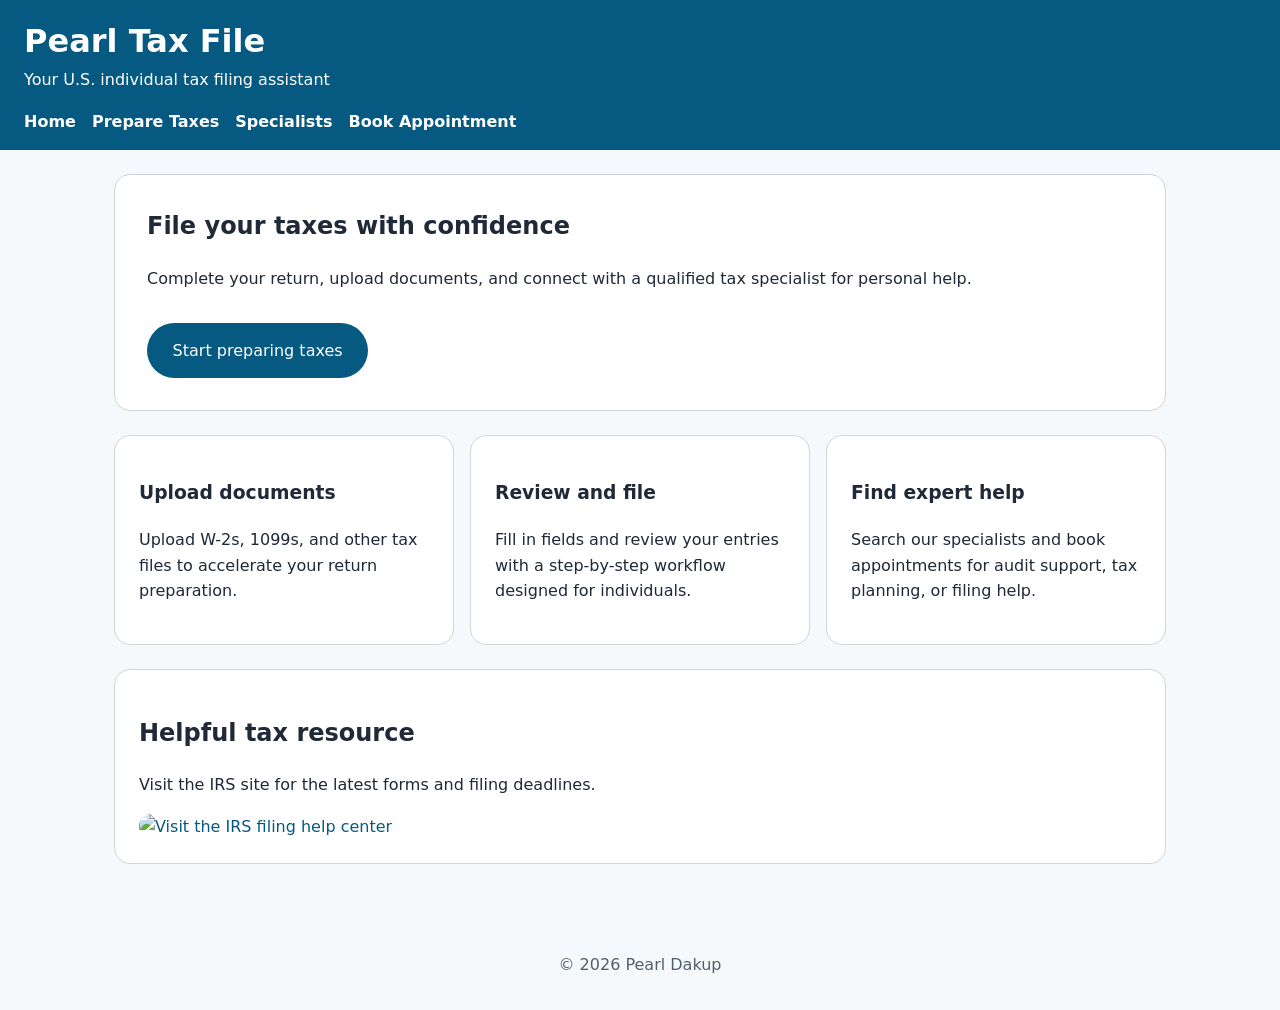
==== index.html @ e91b5852 "Tax e-business application" ====
<!DOCTYPE html>
<html lang="en">
<head>
  <meta charset="UTF-8" />
  <meta name="viewport" content="width=device-width, initial-scale=1.0" />
  <title>Pearl Tax File</title>
  <link rel="stylesheet" href="styles.css" />
</head>
<body>
  <header class="site-header">
    <div class="brand">
      <h1>Pearl Tax File</h1>
      <p>Your U.S. individual tax filing assistant</p>
    </div>
    <nav aria-label="Main navigation">
      <ul class="main-nav">
        <li><a href="index.html">Home</a></li>
        <li><a href="prepare.html">Prepare Taxes</a></li>
        <li><a href="specialists.html">Specialists</a></li>
        <li><a href="schedule.html">Book Appointment</a></li>
      </ul>
    </nav>
  </header>

  <main>
    <section class="hero">
      <h2>File your taxes with confidence</h2>
      <p>Complete your return, upload documents, and connect with a qualified tax specialist for personal help.</p>
      <a class="primary-button" href="prepare.html">Start preparing taxes</a>
    </section>

    <section class="features">
      <article>
        <h3>Upload documents</h3>
        <p>Upload W-2s, 1099s, and other tax files to accelerate your return preparation.</p>
      </article>
      <article>
        <h3>Review and file</h3>
        <p>Fill in fields and review your entries with a step-by-step workflow designed for individuals.</p>
      </article>
      <article>
        <h3>Find expert help</h3>
        <p>Search our specialists and book appointments for audit support, tax planning, or filing help.</p>
      </article>
    </section>

    <section class="resource-card">
      <h2>Helpful tax resource</h2>
      <p>Visit the IRS site for the latest forms and filing deadlines.</p>
      <a href="https://www.irs.gov/filing" target="_blank" rel="noopener noreferrer">
        <img src="https://via.placeholder.com/600x300?text=IRS+Help+Center" alt="Visit the IRS filing help center" />
      </a>
    </section>
  </main>

  <footer>
    <p>© 2026 Pearl Dakup</p>
  </footer>
</body>
</html>
---- styles.css ----
:root {
  --bg: #f6f9fb;
  --surface: #ffffff;
  --primary: #065a82;
  --primary-light: #0d86b1;
  --text: #1f2937;
  --muted: #52606d;
  --border: #d1d5db;
}

* {
  box-sizing: border-box;
}

body {
  margin: 0;
  font-family: Inter, system-ui, -apple-system, BlinkMacSystemFont, "Segoe UI", sans-serif;
  background: var(--bg);
  color: var(--text);
  line-height: 1.6;
}

a {
  color: var(--primary);
  text-decoration: none;
}

a:hover,
a:focus {
  text-decoration: underline;
}

.site-header {
  background: var(--primary);
  color: #fff;
  padding: 1rem 1.5rem;
}

.brand h1,
.brand p {
  margin: 0;
}

.main-nav {
  list-style: none;
  padding: 0;
  margin: 1rem 0 0;
  display: flex;
  flex-wrap: wrap;
  gap: 1rem;
}

.main-nav a {
  color: #fff;
  font-weight: 600;
}

main {
  padding: 1.5rem;
  max-width: 1100px;
  margin: 0 auto;
}

.hero {
  background: #ffffff;
  border: 1px solid var(--border);
  border-radius: 16px;
  padding: 2rem;
  margin-bottom: 1.5rem;
}

.hero h2 {
  margin-top: 0;
}

.primary-button {
  display: inline-block;
  margin-top: 1rem;
  padding: 0.9rem 1.6rem;
  background: var(--primary);
  color: #fff;
  border-radius: 999px;
}

.features {
  display: grid;
  grid-template-columns: repeat(3, minmax(0, 1fr));
  gap: 1rem;
  margin-bottom: 1.5rem;
}

.features article {
  background: var(--surface);
  border: 1px solid var(--border);
  border-radius: 16px;
  padding: 1.5rem;
}

.resource-card {
  background: var(--surface);
  border: 1px solid var(--border);
  border-radius: 16px;
  padding: 1.5rem;
}

.resource-card img {
  display: block;
  width: 100%;
  height: auto;
  border-radius: 12px;
  margin-top: 1rem;
}

footer {
  text-align: center;
  padding: 1rem;
  margin-top: 2rem;
  color: var(--muted);
}

.appointment-form,
.search-bar,
.table-wrapper {
  background: var(--surface);
  border: 1px solid var(--border);
  border-radius: 16px;
  padding: 1.5rem;
}

.appointment-form fieldset,
.tax-prep-form fieldset {
  border: 1px solid var(--border);
  border-radius: 12px;
  padding: 1rem 1.25rem;
  margin-bottom: 1rem;
}

.appointment-form legend,
.tax-prep-form legend {
  font-weight: 700;
}

.tax-prep-form .form-options {
  display: grid;
  grid-template-columns: repeat(auto-fit, minmax(180px, 1fr));
  gap: 0.75rem;
}

.tax-prep-form .form-options label {
  display: flex;
  align-items: center;
  gap: 0.5rem;
  background: #f8fafc;
  border: 1px solid var(--border);
  border-radius: 10px;
  padding: 0.85rem;
}

.document-group {
  margin-bottom: 1.5rem;
}

.document-group input[type="checkbox"] {
  margin-right: 0.5rem;
}

.document-group .conditional-section {
  display: none;
  gap: 0.75rem;
  margin-top: 1rem;
  padding: 1rem;
  background: #f8fafc;
  border: 1px solid var(--border);
  border-radius: 12px;
}

.document-group input[type="checkbox"]:checked ~ .conditional-section {
  display: grid;
}

.result-box {
  background: #eef6fb;
  border: 1px solid #cce0ed;
  border-radius: 12px;
  padding: 1rem;
  margin-top: 1rem;
}

.hint {
  color: var(--muted);
  margin-top: 0.5rem;
}

.appointment-form label {
  display: block;
  margin: 0.75rem 0 0.25rem;
}

.appointment-form input,
.appointment-form select,
.appointment-form textarea,
.search-bar input {
  width: 100%;
  padding: 0.75rem;
  border: 1px solid var(--border);
  border-radius: 10px;
  font: inherit;
}

.appointment-form button,
.search-bar button {
  display: inline-flex;
  align-items: center;
  justify-content: center;
  margin-top: 1rem;
  padding: 0.9rem 1.3rem;
  background: var(--primary);
  border: none;
  border-radius: 999px;
  color: #fff;
  cursor: pointer;
}

.tax-prep-form .tax-grid {
  display: grid;
  grid-template-columns: repeat(2, minmax(0, 1fr));
  gap: 1rem;
}

.result-box {
  background: #eef6fb;
  border: 1px solid #cce0ed;
  border-radius: 12px;
  padding: 1rem;
  margin-top: 1rem;
}

.hint {
  color: var(--muted);
  margin-top: 0.5rem;
}

.appointment-form button:hover,
.search-bar button:hover {
  background: var(--primary-light);
}

.table-wrapper table {
  width: 100%;
  border-collapse: collapse;
}

.table-wrapper th,
.table-wrapper td {
  text-align: left;
  padding: 0.95rem;
  border-bottom: 1px solid var(--border);
}

.table-wrapper th {
  background: #f3f7fb;
}

@media (max-width: 920px) {
  .features {
    grid-template-columns: 1fr 1fr;
  }
}

@media (max-width: 720px) {
  .site-header {
    padding: 1rem;
  }

  .main-nav {
    flex-direction: column;
    gap: 0.5rem;
  }

  .features {
    grid-template-columns: 1fr;
  }

  main {
    padding: 1rem;
  }
}

@media (max-width: 560px) {
  .hero,
  .resource-card,
  .appointment-form,
  .search-bar,
  .table-wrapper {
    padding: 1rem;
  }

  .appointment-form fieldset {
    padding: 0.9rem 1rem;
  }
}
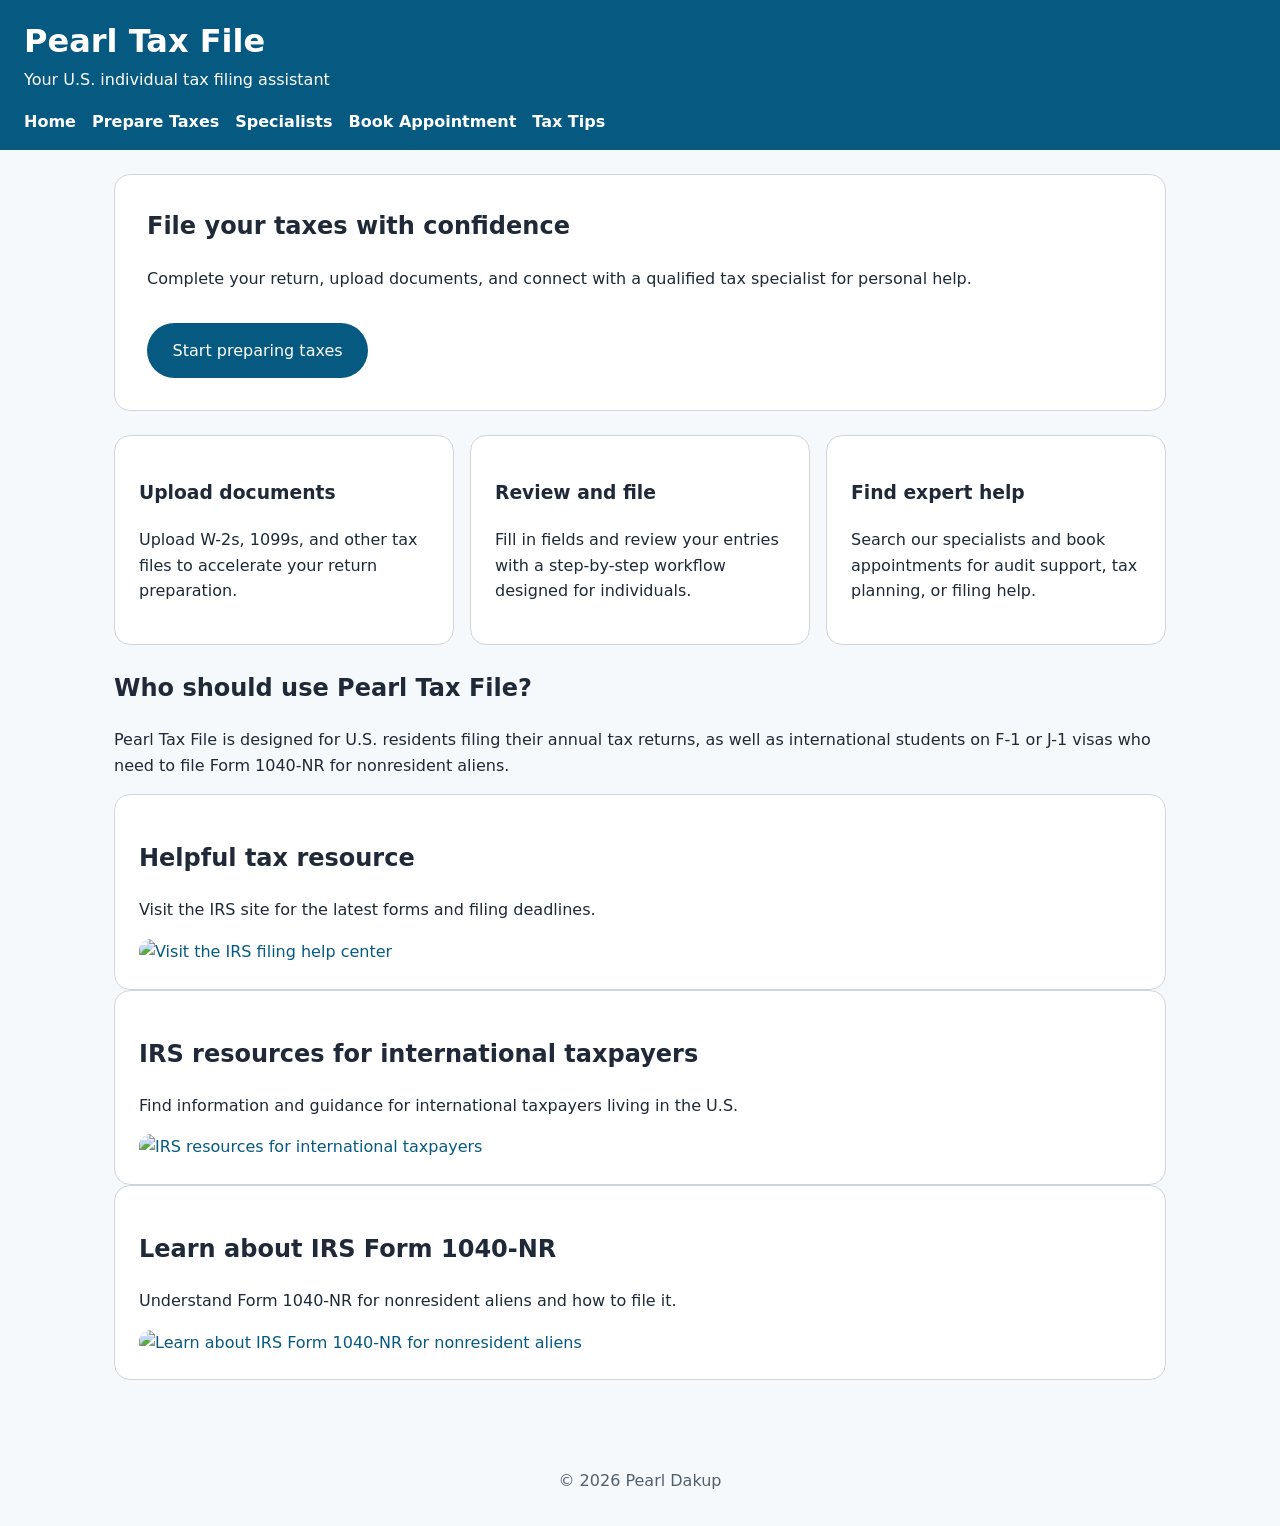
==== commit f0fe1d79: "Added common mistakes" ====
--- a/index.html
+++ b/index.html
@@ -18,6 +18,7 @@
         <li><a href="prepare.html">Prepare Taxes</a></li>
         <li><a href="specialists.html">Specialists</a></li>
         <li><a href="schedule.html">Book Appointment</a></li>
+        <li><a href="misconceptions.html">Tax Tips</a></li>
       </ul>
     </nav>
   </header>
@@ -44,6 +45,11 @@
       </article>
     </section>
 
+    <section class="audience">
+      <h2>Who should use Pearl Tax File?</h2>
+      <p>Pearl Tax File is designed for U.S. residents filing their annual tax returns, as well as international students on F-1 or J-1 visas who need to file Form 1040-NR for nonresident aliens.</p>
+    </section>
+
     <section class="resource-card">
       <h2>Helpful tax resource</h2>
       <p>Visit the IRS site for the latest forms and filing deadlines.</p>
@@ -51,6 +57,23 @@
         <img src="https://via.placeholder.com/600x300?text=IRS+Help+Center" alt="Visit the IRS filing help center" />
       </a>
     </section>
+
+    <section class="resource-card">
+      <h2>IRS resources for international taxpayers</h2>
+      <p>Find information and guidance for international taxpayers living in the U.S.</p>
+      <a href="https://www.irs.gov/individuals/international-taxpayers" target="_blank" rel="noopener noreferrer">
+        <img src="https://via.placeholder.com/600x300?text=IRS+Resources+for+International+Taxpayers" alt="IRS resources for international taxpayers" />
+      </a>
+    </section>
+
+    <section class="resource-card">
+      <h2>Learn about IRS Form 1040-NR</h2>
+      <p>Understand Form 1040-NR for nonresident aliens and how to file it.</p>
+      <a href="https://www.irs.gov/forms-pubs/about-form-1040-nr" target="_blank" rel="noopener noreferrer">
+        <img src="https://via.placeholder.com/600x300?text=About+Form+1040-NR" alt="Learn about IRS Form 1040-NR for nonresident aliens" />
+      </a>
+    </section>
+
   </main>
 
   <footer>
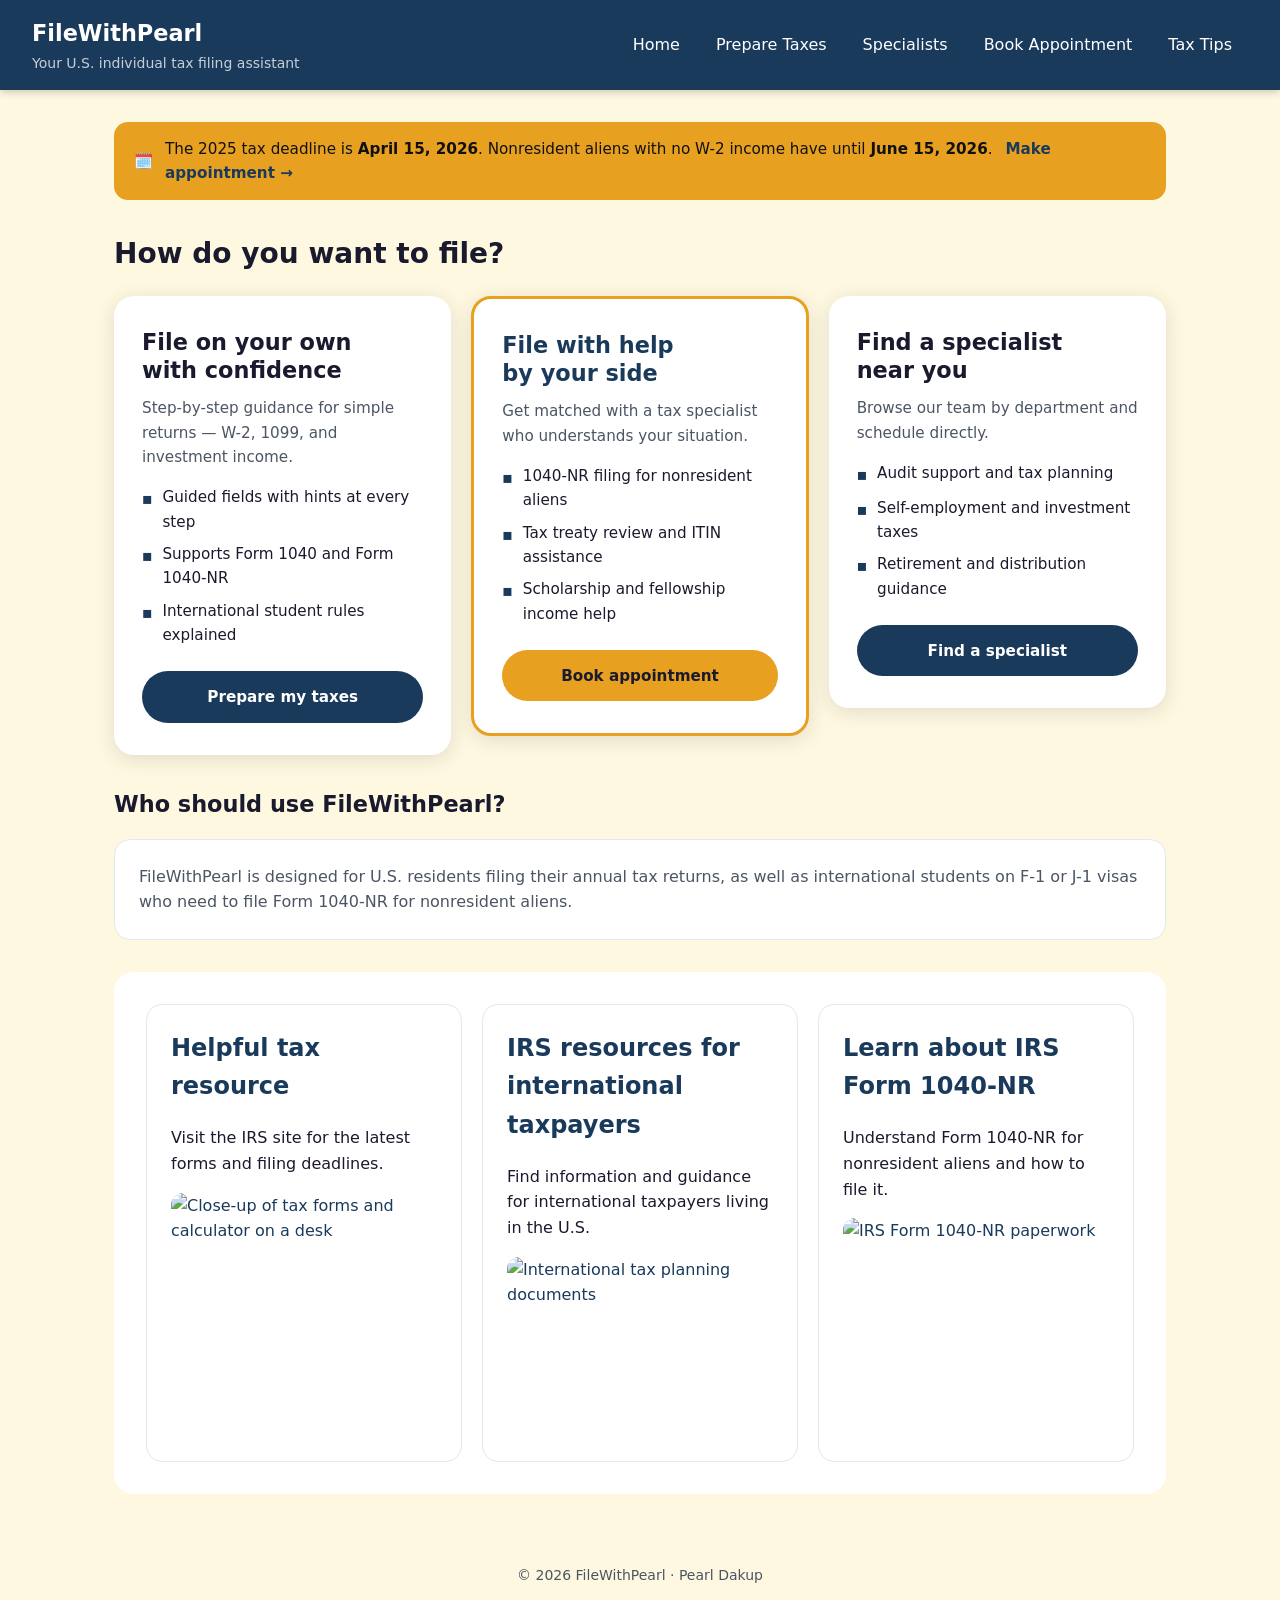
==== commit 395b66ef: "Added colors and required fields" ====
--- a/index.html
+++ b/index.html
@@ -3,13 +3,13 @@
 <head>
   <meta charset="UTF-8" />
   <meta name="viewport" content="width=device-width, initial-scale=1.0" />
-  <title>Pearl Tax File</title>
+  <title>FileWithPearl</title>
   <link rel="stylesheet" href="styles.css" />
 </head>
 <body>
   <header class="site-header">
     <div class="brand">
-      <h1>Pearl Tax File</h1>
+      <h1>FileWithPearl</h1>
       <p>Your U.S. individual tax filing assistant</p>
     </div>
     <nav aria-label="Main navigation">
@@ -24,60 +24,97 @@
   </header>
 
   <main>
-    <section class="hero">
-      <h2>File your taxes with confidence</h2>
-      <p>Complete your return, upload documents, and connect with a qualified tax specialist for personal help.</p>
-      <a class="primary-button" href="prepare.html">Start preparing taxes</a>
-    </section>
+    <div class="announcement-bar">
+      <span>🗓️</span>
+      <p>The 2025 tax deadline is <strong>April 15, 2026</strong>. 
+      Nonresident aliens with no W-2 income have until 
+      <strong>June 15, 2026</strong>.
+      <a href="schedule.html">Make appointment →</a></p>
+    </div>
+
+    <h2 class="section-heading">How do you want to file?</h2>
 
     <section class="features">
-      <article>
-        <h3>Upload documents</h3>
-        <p>Upload W-2s, 1099s, and other tax files to accelerate your return preparation.</p>
+      <article class="filing-card">
+        <h3>File on your own<br>with confidence</h3>
+        <p>Step-by-step guidance for simple returns — 
+           W-2, 1099, and investment income.</p>
+        <ul>
+          <li>Guided fields with hints at every step</li>
+          <li>Supports Form 1040 and Form 1040-NR</li>
+          <li>International student rules explained</li>
+        </ul>
+        <a href="prepare.html" class="card-button">
+          Prepare my taxes
+        </a>
       </article>
-      <article>
-        <h3>Review and file</h3>
-        <p>Fill in fields and review your entries with a step-by-step workflow designed for individuals.</p>
+
+      <article class="filing-card filing-card--featured">
+        <h3>File with help<br>by your side</h3>
+        <p>Get matched with a tax specialist who 
+           understands your situation.</p>
+        <ul>
+          <li>1040-NR filing for nonresident aliens</li>
+          <li>Tax treaty review and ITIN assistance</li>
+          <li>Scholarship and fellowship income help</li>
+        </ul>
+        <a href="schedule.html" class="card-button">
+          Book appointment
+        </a>
       </article>
-      <article>
-        <h3>Find expert help</h3>
-        <p>Search our specialists and book appointments for audit support, tax planning, or filing help.</p>
+
+      <article class="filing-card">
+        <h3>Find a specialist<br>near you</h3>
+        <p>Browse our team by department and 
+           schedule directly.</p>
+        <ul>
+          <li>Audit support and tax planning</li>
+          <li>Self-employment and investment taxes</li>
+          <li>Retirement and distribution guidance</li>
+        </ul>
+        <a href="specialists.html" class="card-button">
+          Find a specialist
+        </a>
       </article>
     </section>
 
     <section class="audience">
-      <h2>Who should use Pearl Tax File?</h2>
-      <p>Pearl Tax File is designed for U.S. residents filing their annual tax returns, as well as international students on F-1 or J-1 visas who need to file Form 1040-NR for nonresident aliens.</p>
+      <h2 class="section-heading-light">Who should use FileWithPearl?</h2>
+      <div class="audience-card">
+        <p>FileWithPearl is designed for U.S. residents filing their annual tax returns, as well as international students on F-1 or J-1 visas who need to file Form 1040-NR for nonresident aliens.</p>
+      </div>
     </section>
 
-    <section class="resource-card">
-      <h2>Helpful tax resource</h2>
-      <p>Visit the IRS site for the latest forms and filing deadlines.</p>
-      <a href="https://www.irs.gov/filing" target="_blank" rel="noopener noreferrer">
-        <img src="https://via.placeholder.com/600x300?text=IRS+Help+Center" alt="Visit the IRS filing help center" />
-      </a>
-    </section>
+    <div class="resource-panel">
+      <section class="resource-card">
+        <h2>Helpful tax resource</h2>
+        <p>Visit the IRS site for the latest forms and filing deadlines.</p>
+        <a href="https://www.irs.gov/filing" target="_blank" rel="noopener noreferrer">
+          <img class="photo-card" src="https://images.unsplash.com/photo-1581090700227-7bbc233f4b58?auto=format&fit=crop&w=900&q=80" alt="Close-up of tax forms and calculator on a desk" />
+        </a>
+      </section>
 
-    <section class="resource-card">
-      <h2>IRS resources for international taxpayers</h2>
-      <p>Find information and guidance for international taxpayers living in the U.S.</p>
-      <a href="https://www.irs.gov/individuals/international-taxpayers" target="_blank" rel="noopener noreferrer">
-        <img src="https://via.placeholder.com/600x300?text=IRS+Resources+for+International+Taxpayers" alt="IRS resources for international taxpayers" />
-      </a>
-    </section>
+      <section class="resource-card">
+        <h2>IRS resources for international taxpayers</h2>
+        <p>Find information and guidance for international taxpayers living in the U.S.</p>
+        <a href="https://www.irs.gov/individuals/international-taxpayers" target="_blank" rel="noopener noreferrer">
+          <img class="photo-card" src="https://images.unsplash.com/photo-1522202176988-66273c2fd55f?auto=format&fit=crop&w=900&q=80" alt="International tax planning documents" />
+        </a>
+      </section>
 
-    <section class="resource-card">
-      <h2>Learn about IRS Form 1040-NR</h2>
-      <p>Understand Form 1040-NR for nonresident aliens and how to file it.</p>
-      <a href="https://www.irs.gov/forms-pubs/about-form-1040-nr" target="_blank" rel="noopener noreferrer">
-        <img src="https://via.placeholder.com/600x300?text=About+Form+1040-NR" alt="Learn about IRS Form 1040-NR for nonresident aliens" />
-      </a>
-    </section>
+      <section class="resource-card">
+        <h2>Learn about IRS Form 1040-NR</h2>
+        <p>Understand Form 1040-NR for nonresident aliens and how to file it.</p>
+        <a href="https://www.irs.gov/forms-pubs/about-form-1040-nr" target="_blank" rel="noopener noreferrer">
+          <img class="photo-card" src="https://images.unsplash.com/photo-1554224154-22dec7ec8818?auto=format&fit=crop&w=900&q=80" alt="IRS Form 1040-NR paperwork" />
+        </a>
+      </section>
+    </div>
 
   </main>
 
   <footer>
-    <p>© 2026 Pearl Dakup</p>
+    <p>© 2026 FileWithPearl · Pearl Dakup</p>
   </footer>
 </body>
 </html>
--- a/styles.css
+++ b/styles.css
@@ -1,11 +1,14 @@
 :root {
-  --bg: #f6f9fb;
+  --bg: #fff8e1;
   --surface: #ffffff;
-  --primary: #065a82;
-  --primary-light: #0d86b1;
-  --text: #1f2937;
-  --muted: #52606d;
-  --border: #d1d5db;
+  --primary: #1a3a5c;
+  --primary-light: #2e6da4;
+  --accent: #e8a020;
+  --accent-hover: #cf8c1a;
+  --card-bg: #ffffff;
+  --text: #1a1a2e;
+  --muted: #4b5563;
+  --border: #e2e8f0;
 }
 
 * {
@@ -32,68 +35,249 @@
 
 .site-header {
   background: var(--primary);
-  color: #fff;
-  padding: 1rem 1.5rem;
+  color: white;
+  padding: 1rem 2rem;
+  display: flex;
+  align-items: center;
+  justify-content: space-between;
+  flex-wrap: wrap;
+  gap: 1rem;
+  box-shadow: 0 2px 8px rgba(0,0,0,0.2);
 }
 
 .brand h1,
 .brand p {
   margin: 0;
+}
+
+.brand h1 {
+  font-size: 1.4rem;
+  font-weight: 800;
+  margin: 0;
+  color: white;
+}
+.brand p {
+  margin: 0;
+  color: rgba(255,255,255,0.75);
+  font-size: 0.875rem;
 }
 
 .main-nav {
   list-style: none;
   padding: 0;
-  margin: 1rem 0 0;
+  margin: 0;
   display: flex;
   flex-wrap: wrap;
-  gap: 1rem;
+  gap: 0.25rem;
 }
 
 .main-nav a {
-  color: #fff;
-  font-weight: 600;
+  color: white;
+  font-weight: 500;
+  padding: 0.5rem 1rem;
+  border-radius: 999px;
+}
+
+.main-nav a:hover {
+  background: rgba(255,255,255,0.15);
+  text-decoration: none;
 }
 
 main {
-  padding: 1.5rem;
+  padding: 2rem 1.5rem;
   max-width: 1100px;
   margin: 0 auto;
 }
 
-.hero {
-  background: #ffffff;
-  border: 1px solid var(--border);
-  border-radius: 16px;
-  padding: 2rem;
-  margin-bottom: 1.5rem;
-}
-
-.hero h2 {
-  margin-top: 0;
+.announcement-bar {
+  display: flex;
+  align-items: center;
+  gap: 0.75rem;
+  background: var(--accent);
+  color: #111;
+  padding: 0.9rem 1.25rem;
+  border-radius: 14px;
+  margin-bottom: 2rem;
+  font-size: 0.95rem;
+  font-weight: 500;
+}
+.announcement-bar p { margin: 0; }
+.announcement-bar a {
+  color: var(--primary);
+  font-weight: 700;
+  margin-left: 0.5rem;
+}
+
+.section-heading {
+  color: var(--text);
+  font-size: 1.75rem;
+  font-weight: 800;
+  margin: 0 0 1.25rem;
 }
 
 .primary-button {
   display: inline-block;
   margin-top: 1rem;
   padding: 0.9rem 1.6rem;
-  background: var(--primary);
-  color: #fff;
+  background: var(--accent);
+  color: var(--text);
   border-radius: 999px;
 }
 
 .features {
   display: grid;
-  grid-template-columns: repeat(3, minmax(0, 1fr));
-  gap: 1rem;
-  margin-bottom: 1.5rem;
-}
-
-.features article {
-  background: var(--surface);
+  grid-template-columns: repeat(3, 1fr);
+  gap: 1.25rem;
+  margin-bottom: 2rem;
+  align-items: start;
+}
+
+.filing-card {
+  background: white;
+  border-radius: 20px;
+  padding: 2rem 1.75rem;
+  display: flex;
+  flex-direction: column;
+  gap: 0.75rem;
+  box-shadow: 0 4px 20px rgba(0,0,0,0.12);
+}
+
+.filing-card h3 {
+  font-size: 1.4rem;
+  font-weight: 800;
+  color: var(--text);
+  margin: 0;
+  line-height: 1.25;
+}
+
+.filing-card p {
+  color: var(--muted);
+  margin: 0;
+  font-size: 0.95rem;
+}
+
+.filing-card ul {
+  padding-left: 0;
+  list-style: none;
+  margin: 0.25rem 0;
+  display: flex;
+  flex-direction: column;
+  gap: 0.5rem;
+}
+
+.filing-card ul li {
+  display: flex;
+  align-items: flex-start;
+  gap: 0.6rem;
+  font-size: 0.95rem;
+  color: var(--text);
+}
+
+.filing-card ul li::before {
+  content: '▪';
+  color: var(--primary);
+  font-size: 1rem;
+  flex-shrink: 0;
+  margin-top: 1px;
+}
+
+.filing-card--featured {
+  border: 3px solid var(--accent);
+}
+
+.filing-card--featured h3 {
+  color: var(--primary);
+}
+
+.card-button {
+  display: block;
+  text-align: center;
+  padding: 0.85rem 1rem;
+  background: var(--primary);
+  color: white;
+  border-radius: 999px;
+  font-weight: 700;
+  font-size: 0.95rem;
+  margin-top: 0.5rem;
+  transition: background 0.2s;
+}
+
+.card-button:hover {
+  background: var(--primary-light);
+  text-decoration: none;
+}
+
+.filing-card--featured .card-button {
+  background: var(--accent);
+  color: var(--text);
+}
+
+.filing-card--featured .card-button:hover {
+  background: var(--accent-hover);
+}
+
+.audience-card {
+  background: var(--card-bg);
   border: 1px solid var(--border);
   border-radius: 16px;
   padding: 1.5rem;
+  color: var(--text);
+}
+.audience-card h3 {
+  color: var(--text);
+  margin: 0.5rem 0;
+}
+.audience-card p {
+  color: var(--muted);
+  margin: 0;
+}
+.section-heading-light {
+  color: var(--text);
+  font-size: 1.4rem;
+  font-weight: 800;
+  margin: 2rem 0 1rem;
+}
+
+.required-note {
+  font-size: 0.875rem;
+  color: var(--muted);
+  margin-bottom: 1rem;
+}
+
+.required-label::after {
+  content: '*';
+  color: red;
+}
+
+input:required:valid {
+  border-color: #10b981;
+}
+
+input:required:invalid {
+  border-color: #ef4444;
+}
+
+select:required:valid {
+  border-color: #10b981;
+}
+
+select:required:invalid {
+  border-color: #ef4444;
+}
+
+.resource-panel {
+  background: white;
+  border-radius: 20px;
+  padding: 2rem;
+  margin-top: 2rem;
+  display: grid;
+  grid-template-columns: repeat(3, 1fr);
+  gap: 1.25rem;
+}
+.resource-panel h2 {
+  color: var(--primary);
+  font-weight: 800;
+  margin-top: 0;
 }
 
 .resource-card {
@@ -103,19 +287,21 @@
   padding: 1.5rem;
 }
 
-.resource-card img {
+.resource-card img,
+.photo-card {
   display: block;
   width: 100%;
-  height: auto;
+  height: 180px;
+  object-fit: cover;
   border-radius: 12px;
   margin-top: 1rem;
 }
 
 footer {
   text-align: center;
-  padding: 1rem;
-  margin-top: 2rem;
+  padding: 1.5rem;
   color: var(--muted);
+  font-size: 0.875rem;
 }
 
 .appointment-form,
@@ -207,6 +393,15 @@
   font: inherit;
 }
 
+.appointment-form input:focus,
+.appointment-form select:focus,
+.appointment-form textarea:focus,
+.search-bar input:focus {
+  outline: none;
+  border-color: var(--primary);
+  box-shadow: 0 0 0 3px rgba(11, 61, 107, 0.1);
+}
+
 .appointment-form button,
 .search-bar button {
   display: inline-flex;
@@ -227,6 +422,41 @@
   gap: 1rem;
 }
 
+.warning-box {
+  background: #fff8e1;
+  border-left: 4px solid #f59e0b;
+  padding: 0.85rem 1rem;
+  border-radius: 8px;
+  margin: 0.75rem 0;
+  font-size: 0.95rem;
+}
+
+.read-only-field {
+  display: flex;
+  justify-content: space-between;
+  align-items: center;
+  background: #f8fafc;
+  border: 1px solid var(--border);
+  border-radius: 10px;
+  padding: 0.85rem 1rem;
+  margin-top: 1rem;
+}
+
+.read-only-field.success span:last-child {
+  color: #166534;
+  font-weight: 700;
+}
+
+.read-only-field.danger span:last-child {
+  color: #b91c1c;
+  font-weight: 700;
+}
+
+.read-only-grid {
+  display: grid;
+  gap: 0.75rem;
+}
+
 .result-box {
   background: #eef6fb;
   border: 1px solid #cce0ed;
@@ -261,41 +491,42 @@
   background: #f3f7fb;
 }
 
+.summary-success-row {
+  background: #ecfdf5;
+}
+
+.summary-danger-row {
+  background: #fee2e2;
+}
+
 @media (max-width: 920px) {
-  .features {
-    grid-template-columns: 1fr 1fr;
+  .features { grid-template-columns: 1fr 1fr; }
+  .resource-panel { grid-template-columns: 1fr 1fr; }
+}
+@media (max-width: 640px) {
+  .features { grid-template-columns: 1fr; }
+  .site-header { 
+    flex-direction: column; 
+    align-items: flex-start; 
   }
-}
-
-@media (max-width: 720px) {
-  .site-header {
-    padding: 1rem;
-  }
-
-  .main-nav {
-    flex-direction: column;
-    gap: 0.5rem;
-  }
-
-  .features {
-    grid-template-columns: 1fr;
-  }
-
-  main {
-    padding: 1rem;
-  }
-}
-
-@media (max-width: 560px) {
-  .hero,
-  .resource-card,
-  .appointment-form,
-  .search-bar,
-  .table-wrapper {
-    padding: 1rem;
-  }
-
-  .appointment-form fieldset {
-    padding: 0.9rem 1rem;
-  }
-}
+  .main-nav { flex-direction: column; }
+  .section-heading { font-size: 1.4rem; }
+  .resource-panel { grid-template-columns: 1fr; }
+}
+
+.image-placeholder {
+  display: flex;
+  flex-direction: column;
+  align-items: center;
+  justify-content: center;
+  background: linear-gradient(135deg, #1a3a5c, #2e6da4);
+  color: white;
+  border-radius: 12px;
+  padding: 3rem;
+  margin-top: 1rem;
+  font-size: 1.1rem;
+  gap: 0.5rem;
+}
+.image-placeholder span {
+  font-size: 3rem;
+}
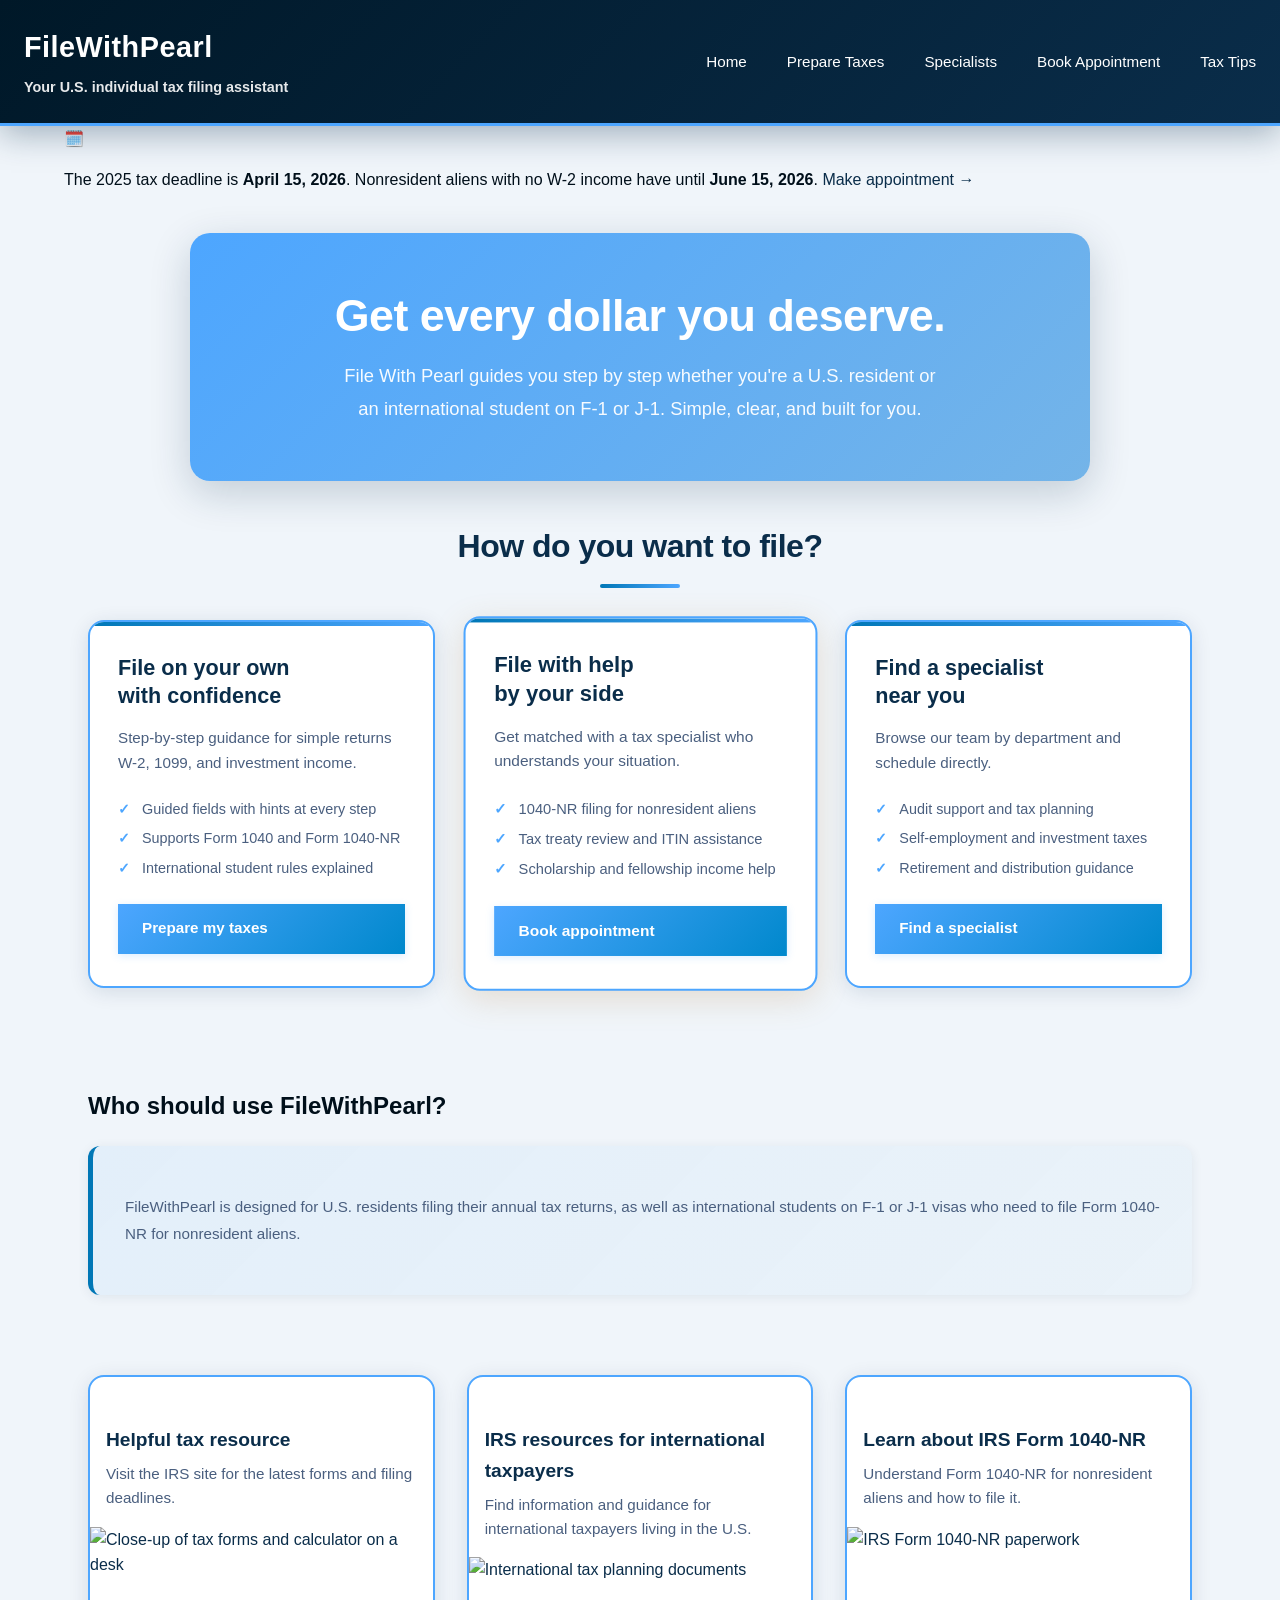
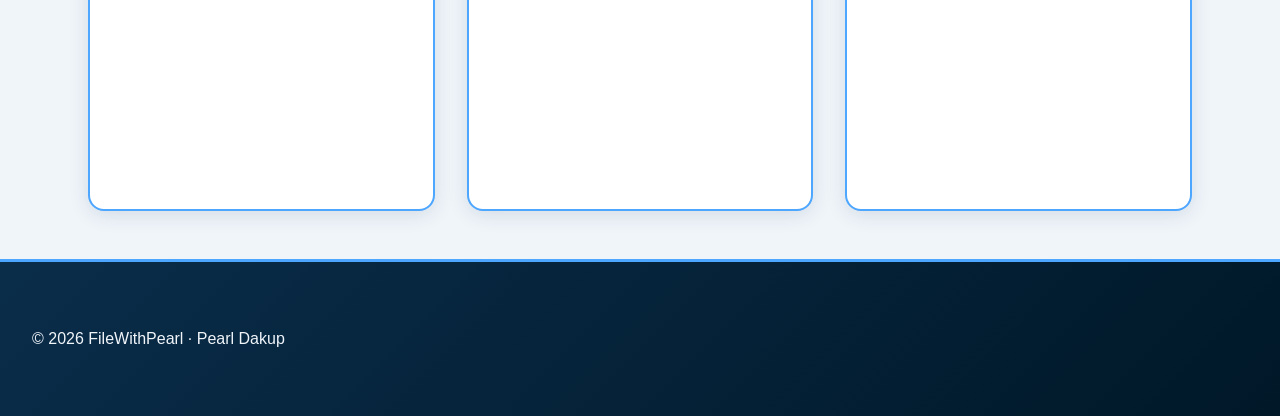
==== commit fe048f42: "updated the progress bar flow" ====
--- a/index.html
+++ b/index.html
@@ -32,12 +32,20 @@
       <a href="schedule.html">Make appointment →</a></p>
     </div>
 
+    <div class="hero-text">
+      <h2>Get every dollar you deserve.</h2>
+      <p>File With Pearl guides you step by step 
+         whether you're a U.S. resident or an 
+         international student on F-1 or J-1. 
+         Simple, clear, and built for you.</p>
+    </div>
+
     <h2 class="section-heading">How do you want to file?</h2>
 
     <section class="features">
       <article class="filing-card">
         <h3>File on your own<br>with confidence</h3>
-        <p>Step-by-step guidance for simple returns — 
+        <p>Step-by-step guidance for simple returns 
            W-2, 1099, and investment income.</p>
         <ul>
           <li>Guided fields with hints at every step</li>
--- a/styles.css
+++ b/styles.css
@@ -1,14 +1,31 @@
 :root {
-  --bg: #fff8e1;
+  /* ===== NAVY BLUE & LIGHT BLUE PALETTE ===== */
+  /* Primary colors - Deeper professional navy */
+  --navy: #0a2d4a;
+  --dark-navy: #001828;
+  --light-blue: #4da6ff;
+  --light-blue-dark: #0077b6;
+  --sky-blue: #74b4e8;
+  --accent-blue: #0088cc;
+  --accent-blue-light: #5fa3e6;
+  
+  /* Derived colors */
+  --bg: #f0f5fa;
   --surface: #ffffff;
-  --primary: #1a3a5c;
-  --primary-light: #2e6da4;
-  --accent: #e8a020;
-  --accent-hover: #cf8c1a;
-  --card-bg: #ffffff;
-  --text: #1a1a2e;
-  --muted: #4b5563;
-  --border: #e2e8f0;
+  --primary: var(--navy);
+  --primary-light: #1a5a8f;
+  --primary-dark: var(--dark-navy);
+  --accent: var(--light-blue);
+  --accent-hover: var(--accent-blue);
+  --secondary-accent: var(--light-blue-dark);
+  --secondary-accent-light: var(--accent-blue-light);
+  --card-bg: #f8fbff;
+  --text: #000f1a;
+  --muted: #4a5f7f;
+  --border: #d0dce6;
+  --success: #00a86b;
+  --success-bg: #e0f7e9;
+  --danger: #dc143c;
 }
 
 * {
@@ -17,516 +34,1204 @@
 
 body {
   margin: 0;
-  font-family: Inter, system-ui, -apple-system, BlinkMacSystemFont, "Segoe UI", sans-serif;
+  font-family: 'Segoe UI', 'InterUI', -apple-system, BlinkMacSystemFont, sans-serif;
   background: var(--bg);
   color: var(--text);
   line-height: 1.6;
 }
 
+main {
+  max-width: 1200px;
+  margin: 0 auto;
+  padding: 0 1.5rem;
+}
+
+section {
+  padding: 2rem 0;
+}
+
+/* Spacing utilities */
+.space-top {
+  margin-top: 2rem;
+}
+
+.space-bottom {
+  margin-bottom: 2rem;
+}
+
+.space-vertical {
+  margin-top: 2rem;
+  margin-bottom: 2rem;
+}
+
 a {
   color: var(--primary);
   text-decoration: none;
+  transition: color 0.2s;
 }
 
 a:hover,
 a:focus {
+  color: var(--accent);
   text-decoration: underline;
 }
 
+/* ===== HEADER & NAVIGATION ===== */
 .site-header {
-  background: var(--primary);
+  background: linear-gradient(135deg, var(--primary-dark) 0%, var(--primary) 100%);
   color: white;
-  padding: 1rem 2rem;
+  padding: 1.5rem 1.5rem;
   display: flex;
   align-items: center;
   justify-content: space-between;
   flex-wrap: wrap;
-  gap: 1rem;
-  box-shadow: 0 2px 8px rgba(0,0,0,0.2);
+  gap: 2rem;
+  box-shadow: 0 8px 32px rgba(10, 45, 74, 0.35);
+  border-bottom: 3px solid var(--light-blue);
+  position: sticky;
+  top: 0;
+  z-index: 100;
 }
 
 .brand h1,
 .brand p {
   margin: 0;
+  font-weight: 600;
+}
+
+.brand {
+  flex: 1;
+  min-width: 200px;
 }
 
 .brand h1 {
-  font-size: 1.4rem;
+  font-size: 1.8rem;
+  color: white;
+  letter-spacing: 0.5px;
+  margin: 0;
+  font-weight: 700;
+}
+
+.brand p {
+  font-size: 0.9rem;
+  color: rgba(255, 255, 255, 0.9);
+  margin: 0.35rem 0 0;
+}
+
+.main-nav {
+  list-style: none;
+  margin: 0;
+  padding: 0;
+  display: flex;
+  gap: 2.5rem;
+  flex-wrap: wrap;
+  align-items: center;
+}
+
+.main-nav a {
+  color: white;
+  font-weight: 500;
+  font-size: 0.95rem;
+  position: relative;
+  transition: color 0.3s;
+}
+
+.main-nav a:hover {
+  color: var(--accent);
+  text-decoration: none;
+}
+
+.main-nav a::after {
+  content: '';
+  position: absolute;
+  bottom: -4px;
+  left: 0;
+  width: 0;
+  height: 2px;
+  background: var(--accent-blue-light);
+  transition: width 0.3s;
+}
+
+.main-nav a:hover::after {
+  width: 100%;
+}
+
+/* ===== HERO & WELCOME SECTIONS ===== */
+.prepare-welcome {
+  display: flex;
+  align-items: center;
+  gap: 1.5rem;
+  background: linear-gradient(135deg, rgba(77, 166, 255, 0.12) 0%, rgba(116, 180, 232, 0.08) 100%);
+  border-radius: 16px;
+  padding: 2rem;
+  margin: 2rem auto;
+  max-width: 900px;
+  border-left: 5px solid var(--light-blue-dark);
+  box-shadow: 0 4px 16px rgba(10, 45, 74, 0.1);
+}
+
+.prepare-icon {
+  font-size: 2.5rem;
+  flex-shrink: 0;
+}
+
+.prepare-welcome h2 {
+  margin: 0 0 0.5rem;
+  font-size: 1.25rem;
+  color: var(--navy);
+  font-weight: 700;
+}
+
+.prepare-welcome p {
+  margin: 0;
+  color: var(--muted);
+  font-size: 0.95rem;
+  line-height: 1.6;
+}
+
+.hero-text {
+  text-align: center;
+  padding: 3.5rem 1.5rem;
+  background: linear-gradient(135deg, var(--light-blue) 0%, var(--sky-blue) 100%);
+  border-radius: 20px;
+  margin: 2.5rem auto;
+  max-width: 900px;
+  border: none;
+  color: white;
+  box-shadow: 0 12px 40px rgba(10, 45, 74, 0.2);
+}
+
+.hero-text h2 {
+  color: white;
+  font-size: clamp(1.8rem, 5vw, 2.8rem);
+  font-weight: 900;
+  margin: 0 0 1rem;
+  line-height: 1.2;
+  letter-spacing: -0.5px;
+}
+
+.hero-text p {
+  color: rgba(255, 255, 255, 0.95);
+  font-size: clamp(1rem, 3vw, 1.15rem);
+  max-width: 600px;
+  margin: 0 auto;
+  line-height: 1.8;
+}
+
+@media (max-width: 640px) {
+  .hero-text h2 { font-size: 1.75rem; }
+  .hero-text p { font-size: 1rem; }
+}
+
+/* ===== FORMS & INPUTS ===== */
+fieldset {
+  border: 1px solid var(--border);
+  border-radius: 12px;
+  padding: 1.5rem;
+  margin: 1.5rem 0;
+  background: var(--surface);
+}
+
+legend {
+  padding: 0 0.75rem;
+  font-weight: 700;
+  font-size: 1.1rem;
+  color: var(--primary);
+}
+
+label {
+  font-weight: 500;
+  color: var(--text);
+  margin-bottom: 0.4rem;
+  display: inline-block;
+}
+
+input[type="text"],
+input[type="number"],
+select,
+textarea {
+  width: 100%;
+  padding: 0.75rem;
+  border: 1.5px solid var(--border);
+  border-radius: 8px;
+  font-size: 1rem;
+  font-family: inherit;
+  background: #fafaf8;
+  color: var(--text);
+  transition: all 0.3s;
+}
+
+input[type="text"]:focus,
+input[type="number"]:focus,
+select:focus,
+textarea:focus {
+  outline: none;
+  border-color: var(--accent);
+  background: #fefbf5;
+  box-shadow: 0 0 0 4px rgba(173, 122, 50, 0.1);
+}
+
+input[type="radio"],
+input[type="checkbox"] {
+  margin-right: 0.5rem;
+  cursor: pointer;
+  accent-color: var(--accent);
+}
+
+.form-options {
+  display: flex;
+  flex-direction: column;
+  gap: 0.75rem;
+  margin: 1rem 0;
+}
+
+.form-options label {
+  display: flex;
+  align-items: center;
+  margin-bottom: 0;
+  cursor: pointer;
+  padding: 0.5rem;
+  border-radius: 8px;
+  transition: background 0.2s;
+}
+
+.form-options label:hover {
+  background: rgba(173, 122, 50, 0.08);
+}
+
+.tax-grid {
+  display: grid;
+  grid-template-columns: repeat(auto-fit, minmax(250px, 1fr));
+  gap: 1.5rem 1rem;
+}
+
+.hint {
+  font-size: 0.85rem;
+  color: var(--muted);
+  margin: 0.4rem 0 0;
+  font-style: italic;
+}
+
+.required-label::after {
+  content: ' *';
+  color: var(--danger);
+  font-weight: 700;
+}
+
+.warning-box {
+  background: linear-gradient(135deg, rgba(220, 20, 60, 0.08) 0%, rgba(135, 206, 235, 0.08) 100%);
+  border-left: 4px solid #dc143c;
+  padding: 1rem;
+  border-radius: 8px;
+  margin: 1rem 0;
+  color: var(--text);
+  font-size: 0.95rem;
+}
+
+/* ===== BUTTONS ===== */
+button {
+  font-family: inherit;
+  cursor: pointer;
+  transition: all 0.3s;
+  border: none;
+  border-radius: 8px;
+  font-weight: 600;
+  font-size: 1rem;
+}
+
+.primary-button {
+  background: linear-gradient(135deg, var(--navy) 0%, var(--primary-light) 100%);
+  color: white;
+  padding: 0.95rem 2rem;
+  box-shadow: 0 4px 16px rgba(10, 45, 74, 0.35);
+  transition: all 0.3s ease;
+}
+
+.primary-button:hover {
+  transform: translateY(-2px);
+  box-shadow: 0 8px 28px rgba(10, 45, 74, 0.45);
+  background: linear-gradient(135deg, var(--primary-light) 0%, #0d3a5c 100%);
+}
+
+.primary-button:active {
+  transform: translateY(0);
+}
+
+.card-button {
+  background: linear-gradient(135deg, var(--light-blue) 0%, var(--accent-blue) 100%);
+  color: white;
+  padding: 0.8rem 1.5rem;
+  font-size: 0.95rem;
+  box-shadow: 0 2px 8px rgba(77, 166, 255, 0.2);
+  font-weight: 600;
+  transition: all 0.3s;
+  border: none;
+  cursor: pointer;
+}
+
+.card-button:hover {
+  transform: translateY(-2px);
+  box-shadow: 0 6px 16px rgba(77, 166, 255, 0.3);
+  background: linear-gradient(135deg, var(--accent-blue) 0%, var(--light-blue-dark) 100%);
+}
+
+/* ===== NAVIGATION BUTTONS FOR MULTI-STEP ===== */
+.nav-button {
+  padding: 0.75rem 1.5rem;
+  border: 2px solid var(--light-blue);
+  background: white;
+  color: var(--light-blue);
+  border-radius: 8px;
+  font-weight: 600;
+  cursor: pointer;
+  font-size: 1rem;
+  transition: all 0.3s;
+  text-decoration: none;
+}
+
+.nav-button:hover {
+  background: var(--light-blue);
+  color: white;
+  box-shadow: 0 4px 12px rgba(77, 166, 255, 0.2);
+}
+
+/* ===== PROGRESS BAR ===== */
+.progress-bar {
+  display: flex;
+  flex-wrap: wrap;
+  gap: 0.5rem;
+  margin-bottom: 1.5rem;
+}
+
+.progress-step {
+  display: flex;
+  align-items: center;
+  gap: 0.4rem;
+  padding: 0.5rem 1rem;
+  border-radius: 999px;
+  background: white;
+  border: 2px solid var(--border);
+  color: var(--muted);
+  font-size: 0.85rem;
+  font-weight: 600;
+  cursor: pointer;
+  transition: all 0.2s;
+}
+
+.progress-step:hover {
+  transform: translateY(-2px);
+  box-shadow: 0 4px 12px rgba(12, 61, 102, 0.15);
+  border-color: var(--light-blue);
+}
+
+.progress-step span {
+  background: #d0dce6;
+  color: var(--muted);
+  border-radius: 50%;
+  width: 1.4rem;
+  height: 1.4rem;
+  display: flex;
+  align-items: center;
+  justify-content: center;
+  font-size: 0.75rem;
+  font-weight: 700;
+  transition: all 0.2s;
+}
+
+/* CSS-only multi-step form visibility */
+.form-step {
+  display: none;
+}
+
+#step1:checked ~ section .form-step[data-step="1"],
+#step2:checked ~ section .form-step[data-step="2"],
+#step3:checked ~ section .form-step[data-step="3"],
+#step4:checked ~ section .form-step[data-step="4"],
+#step5:checked ~ section .form-step[data-step="5"],
+#step6:checked ~ section .form-step[data-step="6"] {
+  display: block;
+  animation: fadeIn 0.3s ease-in;
+}
+
+@keyframes fadeIn {
+  from { opacity: 0; }
+  to { opacity: 1; }
+}
+
+.form-step-always-visible {
+  display: block;
+  margin-top: 2rem;
+  padding-top: 2rem;
+  border-top: 2px solid var(--border);
+}
+
+.step-navigation {
+  display: flex;
+  gap: 1rem;
+  justify-content: center;
+  margin: 2rem 0;
+}
+
+/* Highlight active and completed steps */
+#step1:checked ~ .progress-bar label[for="step1"],
+#step2:checked ~ .progress-bar label[for="step2"],
+#step3:checked ~ .progress-bar label[for="step3"],
+#step4:checked ~ .progress-bar label[for="step4"],
+#step5:checked ~ .progress-bar label[for="step5"],
+#step6:checked ~ .progress-bar label[for="step6"],
+#step2:checked ~ .progress-bar label[for="step1"],
+#step3:checked ~ .progress-bar label[for="step1"],
+#step3:checked ~ .progress-bar label[for="step2"],
+#step4:checked ~ .progress-bar label[for="step1"],
+#step4:checked ~ .progress-bar label[for="step2"],
+#step4:checked ~ .progress-bar label[for="step3"],
+#step5:checked ~ .progress-bar label[for="step1"],
+#step5:checked ~ .progress-bar label[for="step2"],
+#step5:checked ~ .progress-bar label[for="step3"],
+#step5:checked ~ .progress-bar label[for="step4"],
+#step6:checked ~ .progress-bar label[for="step1"],
+#step6:checked ~ .progress-bar label[for="step2"],
+#step6:checked ~ .progress-bar label[for="step3"],
+#step6:checked ~ .progress-bar label[for="step4"],
+#step6:checked ~ .progress-bar label[for="step5"] {
+  background: linear-gradient(135deg, var(--light-blue) 0%, var(--accent-blue) 100%);
+  color: white;
+  border-color: var(--light-blue);
+  box-shadow: 0 4px 12px rgba(77, 166, 255, 0.2);
+}
+
+#step1:checked ~ .progress-bar label[for="step1"] span,
+#step2:checked ~ .progress-bar label[for="step2"] span,
+#step3:checked ~ .progress-bar label[for="step3"] span,
+#step4:checked ~ .progress-bar label[for="step4"] span,
+#step5:checked ~ .progress-bar label[for="step5"] span,
+#step6:checked ~ .progress-bar label[for="step6"] span,
+#step2:checked ~ .progress-bar label[for="step1"] span,
+#step3:checked ~ .progress-bar label[for="step1"] span,
+#step3:checked ~ .progress-bar label[for="step2"] span,
+#step4:checked ~ .progress-bar label[for="step1"] span,
+#step4:checked ~ .progress-bar label[for="step2"] span,
+#step4:checked ~ .progress-bar label[for="step3"] span,
+#step5:checked ~ .progress-bar label[for="step1"] span,
+#step5:checked ~ .progress-bar label[for="step2"] span,
+#step5:checked ~ .progress-bar label[for="step3"] span,
+#step5:checked ~ .progress-bar label[for="step4"] span,
+#step6:checked ~ .progress-bar label[for="step1"] span,
+#step6:checked ~ .progress-bar label[for="step2"] span,
+#step6:checked ~ .progress-bar label[for="step3"] span,
+#step6:checked ~ .progress-bar label[for="step4"] span,
+#step6:checked ~ .progress-bar label[for="step5"] span {
+  background: white;
+  color: var(--accent);
+}
+
+/* ===== MILESTONE & CELEBRATION ===== */
+.milestone {
+  display: flex;
+  align-items: center;
+  gap: 1.25rem;
+  background: linear-gradient(135deg, var(--primary) 0%, var(--primary-light) 100%);
+  color: white;
+  border-radius: 16px;
+  padding: 2rem;
+  margin-bottom: 1.5rem;
+  box-shadow: 0 8px 24px rgba(10, 45, 74, 0.25);
+  border: 1px solid rgba(77, 166, 255, 0.35);
+}
+
+.milestone-icon {
+  font-size: 2rem;
+  flex-shrink: 0;
+}
+
+.milestone strong {
+  font-size: 1.1rem;
+  display: block;
+  margin-bottom: 0.25rem;
+}
+
+.milestone p {
+  margin: 0;
+  opacity: 0.95;
+  font-size: 0.95rem;
+}
+
+.celebration {
+  text-align: center;
+  background: linear-gradient(135deg, var(--surface) 0%, rgba(77, 166, 255, 0.05) 100%);
+  border-radius: 20px;
+  padding: 3rem 2rem;
+  margin: 2.5rem auto;
+  max-width: 900px;
+  box-shadow: 0 8px 32px rgba(10, 45, 74, 0.12);
+  border: 2px solid var(--border);
+}
+
+.celebration-icon {
+  font-size: 3.5rem;
+  margin-bottom: 0.75rem;
+}
+
+.celebration h2 {
+  font-size: 2rem;
+  font-weight: 900;
+  color: var(--primary);
+  margin: 0 0 0.5rem;
+  letter-spacing: -0.5px;
+}
+
+.celebration p {
+  color: var(--muted);
+  max-width: 480px;
+  margin: 0 auto 1.5rem;
+  font-size: 1.05rem;
+}
+
+.refund-display {
+  display: inline-flex;
+  flex-direction: column;
+  align-items: center;
+  background: linear-gradient(135deg, rgba(77, 166, 255, 0.1) 0%, rgba(135, 206, 235, 0.08) 100%);
+  border: 3px solid var(--light-blue);
+  border-radius: 16px;
+  padding: 1.5rem 2.5rem;
+  gap: 0.25rem;
+  box-shadow: 0 4px 16px rgba(77, 166, 255, 0.2);
+}
+
+.refund-label {
+  font-size: 0.875rem;
+  font-weight: 700;
+  color: var(--light-blue-dark);
+  text-transform: uppercase;
+  letter-spacing: 0.08em;
+}
+
+.refund-amount {
+  font-size: 2.75rem;
+  font-weight: 900;
+  color: var(--light-blue-dark);
+  line-height: 1;
+}
+
+.refund-note {
+  font-size: 0.8rem;
+  color: var(--muted);
+  opacity: 0.9;
+}
+
+/* ===== EXPANDABLE HELP FIELDS ===== */
+.field-help {
+  margin-top: 0.5rem;
+  border: 1.5px solid var(--border);
+  border-radius: 10px;
+  overflow: hidden;
+  font-size: 0.9rem;
+  background: #f8fbff;
+  border-left: 3px solid var(--light-blue);
+}
+
+.field-help summary {
+  padding: 0.65rem 1rem;
+  cursor: pointer;
+  font-weight: 600;
+  color: var(--light-blue-dark);
+  background: linear-gradient(135deg, rgba(77, 166, 255, 0.08) 0%, rgba(135, 206, 235, 0.06) 100%);
+  list-style: none;
+  display: flex;
+  align-items: center;
+  gap: 0.5rem;
+  transition: all 0.2s;
+  user-select: none;
+}
+
+.field-help summary:hover {
+  background: linear-gradient(135deg, rgba(77, 166, 255, 0.12) 0%, rgba(135, 206, 235, 0.1) 100%);
+}
+
+.field-help summary::before {
+  content: '💡';
+  font-size: 0.85rem;
+}
+
+.field-help[open] summary {
+  border-bottom: 1px solid var(--border);
+  background: linear-gradient(135deg, rgba(77, 166, 255, 0.1) 0%, rgba(135, 206, 235, 0.08) 100%);
+}
+
+.field-help p {
+  padding: 0.85rem 1rem;
+  margin: 0;
+  color: var(--muted);
+  line-height: 1.6;
+  background: white;
+}
+
+/* ===== READ-ONLY FIELDS ===== */
+.read-only-field {
+  display: flex;
+  justify-content: space-between;
+  align-items: center;
+  padding: 1.25rem 1rem;
+  background: rgba(77, 166, 255, 0.06);
+  border-radius: 8px;
+  border-left: 4px solid var(--light-blue-dark);
+  gap: 1.5rem;
+  margin-bottom: 1rem;
+  transition: all 0.2s ease;
+}
+
+.read-only-field:hover {
+  background: rgba(77, 166, 255, 0.08);
+}
+
+.read-only-field span {
+  font-weight: 500;
+}
+
+.read-only-field span:first-child {
+  color: var(--muted);
+  flex: 1;
+}
+
+.read-only-field span:last-child {
+  color: var(--primary);
+  font-weight: 700;
+  font-family: 'Courier New', monospace;
+}
+
+.read-only-field.success {
+  border-left-color: var(--success);
+  background: linear-gradient(135deg, rgba(93, 142, 15, 0.08) 0%, rgba(93, 142, 15, 0.04) 100%);
+}
+
+.read-only-field.success span:last-child {
+  color: var(--success);
+}
+
+.read-only-field.danger {
+  border-left-color: var(--danger);
+  background: linear-gradient(135deg, rgba(102, 15, 9, 0.08) 0%, rgba(102, 15, 9, 0.04) 100%);
+}
+
+.read-only-field.danger span:last-child {
+  color: var(--danger);
+}
+
+.read-only-grid {
+  display: grid;
+  grid-template-columns: repeat(auto-fit, minmax(280px, 1fr));
+  gap: 1rem;
+}
+
+/* ===== FEATURE CARDS ===== */
+.features {
+  display: grid;
+  grid-template-columns: repeat(auto-fit, minmax(300px, 1fr));
+  gap: 2rem;
+  margin: 2rem auto;
+  max-width: 1200px;
+  padding: 0 1.5rem;
+}
+
+.filing-card {
+  background: white;
+  border-radius: 16px;
+  padding: 2rem 1.75rem;
+  box-shadow: 0 4px 20px rgba(10, 45, 74, 0.12);
+  border: 2px solid var(--light-blue);
+  transition: all 0.3s ease;
+  position: relative;
+  overflow: hidden;
+  display: flex;
+  flex-direction: column;
+}
+
+.filing-card:hover {
+  transform: translateY(-4px);
+  box-shadow: 0 12px 32px rgba(10, 45, 74, 0.18);
+  border-color: var(--light-blue-dark);
+}
+
+.filing-card::before {
+  content: '';
+  position: absolute;
+  top: 0;
+  left: 0;
+  right: 0;
+  height: 4px;
+  background: linear-gradient(90deg, var(--light-blue-dark) 0%, var(--light-blue) 100%);
+}
+
+.filing-card:hover {
+  transform: translateY(-4px);
+  box-shadow: 0 12px 32px rgba(57, 44, 31, 0.15);
+  border-color: var(--accent);
+}
+
+.filing-card h3 {
+  color: var(--navy);
+  font-size: 1.35rem;
+  margin: 0 0 1rem;
+  line-height: 1.3;
+  font-weight: 700;
+}
+
+.filing-card p {
+  color: var(--muted);
+  margin: 0 0 1rem;
+  font-size: 0.95rem;
+  line-height: 1.6;
+}
+
+.filing-card ul {
+  list-style: none;
+  padding: 0;
+  margin: 0.5rem 0 1rem;
+  flex: 1;
+}
+
+.filing-card li {
+  color: var(--muted);
+  margin-bottom: 0.5rem;
+  padding-left: 1.5rem;
+  position: relative;
+  font-size: 0.9rem;
+  line-height: 1.5;
+}
+
+.filing-card li::before {
+  content: '✓';
+  position: absolute;
+  left: 0;
+  color: var(--accent);
+  font-weight: 700;
+}
+
+.filing-card--featured {
+  border: 2px solid var(--accent);
+  box-shadow: 0 8px 32px rgba(173, 122, 50, 0.2);
+  transform: scale(1.02);
+}
+
+.filing-card--featured:hover {
+  transform: translateY(-4px) scale(1.02);
+}
+
+/* ===== RESOURCE CARDS ===== */
+.resource-panel {
+  display: grid;
+  grid-template-columns: repeat(auto-fit, minmax(320px, 1fr));
+  gap: 2rem;
+  margin: 2.5rem auto;
+  max-width: 1200px;
+  padding: 0 1.5rem;
+}
+
+.resource-card {
+  background: white;
+  border-radius: 16px;
+  overflow: hidden;
+  box-shadow: 0 4px 20px rgba(10, 45, 74, 0.12);
+  border: 2px solid var(--light-blue);
+  transition: all 0.3s ease;
+  display: flex;
+  flex-direction: column;
+}
+
+.resource-card:hover {
+  transform: translateY(-4px);
+  box-shadow: 0 12px 32px rgba(10, 45, 74, 0.18);
+  border-color: var(--light-blue-dark);
+}
+
+.resource-card:hover {
+  transform: translateY(-4px);
+  box-shadow: 0 12px 32px rgba(57, 44, 31, 0.15);
+}
+
+.resource-card h2 {
+  color: var(--primary);
+  font-size: 1.2rem;
+  margin: 1rem 1rem 0.4rem;
+  font-weight: 700;
+}
+
+.resource-card p {
+  color: var(--muted);
+  margin: 0 1rem 1rem;
+  font-size: 0.95rem;
+}
+
+.resource-card a {
+  display: block;
+}
+
+.photo-card {
+  width: 100%;
+  height: 220px;
+  object-fit: cover;
+  display: block;
+  transition: transform 0.3s;
+}
+
+.resource-card:hover .photo-card {
+  transform: scale(1.05);
+}
+
+/* ===== AUDIENCE / ABOUT SECTIONS ===== */
+.audience {
+  margin: 3rem auto;
+  padding: 2rem 1.5rem;
+  max-width: 1200px;
+}
+
+.section-heading {
+  font-size: clamp(1.5rem, 3vw, 2rem);
   font-weight: 800;
-  margin: 0;
+  color: var(--navy);
+  margin: 2.5rem 0 2rem;
+  position: relative;
+  padding-bottom: 1rem;
+  letter-spacing: -0.5px;
+  text-align: center;
+}
+
+.section-heading::after {
+  content: '';
+  position: absolute;
+  bottom: 0;
+  left: 50%;
+  transform: translateX(-50%);
+  width: 80px;
+  height: 4px;
+  background: linear-gradient(90deg, var(--light-blue-dark) 0%, var(--light-blue) 100%);
+  border-radius: 2px;
+}
+
+.section-heading-light {
+  color: var(--text);
+}
+
+.audience-card {
+  background: linear-gradient(135deg, rgba(77, 166, 255, 0.08) 0%, rgba(116, 180, 232, 0.05) 100%);
+  border-left: 5px solid var(--light-blue-dark);
+  padding: 2rem;
+  border-radius: 12px;
+  color: var(--muted);
+  line-height: 1.8;
+  font-size: 0.95rem;
+  box-shadow: 0 2px 12px rgba(10, 45, 74, 0.08);
+}
+
+/* ===== RESPONSIVE DESIGN ===== */
+@media (max-width: 1024px) {
+  main {
+    padding: 0 1.25rem;
+  }
+
+  .section-heading {
+    font-size: clamp(1.4rem, 3vw, 1.8rem);
+  }
+
+  .features,
+  .resource-panel {
+    gap: 1.75rem;
+    padding: 0 1.25rem;
+  }
+}
+
+@media (max-width: 768px) {
+  .site-header {
+    flex-direction: column;
+    align-items: center;
+    text-align: center;
+    gap: 1.5rem;
+    padding: 1.5rem 1rem;
+  }
+
+  .brand {
+    width: 100%;
+  }
+
+  .main-nav {
+    width: 100%;
+    justify-content: center;
+    gap: 1.5rem;
+    flex-wrap: wrap;
+  }
+
+  main {
+    padding: 0 1rem;
+  }
+
+  .announcement-bar {
+    flex-direction: column;
+    text-align: center;
+    gap: 0.75rem;
+    margin: 1.5rem auto;
+  }
+
+  .announcement-bar span {
+    font-size: 1.5rem;
+  }
+
+  .hero-text {
+    margin: 2rem 0;
+    padding: 2.5rem 1.5rem;
+  }
+
+  .features,
+  .resource-panel {
+    gap: 1.5rem;
+    padding: 0 1rem;
+  }
+
+  .filing-card {
+    padding: 2rem 1.5rem;
+  }
+
+  .filing-card--featured {
+    transform: scale(1);
+  }
+
+  .filing-card--featured:hover {
+    transform: translateY(-4px);
+  }
+
+  .tax-grid {
+    grid-template-columns: 1fr;
+  }
+
+  .progress-bar {
+    gap: 0.75rem;
+    flex-wrap: wrap;
+    justify-content: center;
+  }
+
+  .progress-step {
+    padding: 0.5rem 1rem;
+    font-size: 0.8rem;
+  }
+
+  .milestone {
+    flex-direction: column;
+    text-align: center;
+  }
+}
+
+@media (max-width: 480px) {
+  .site-header {
+    padding: 1.25rem 1rem;
+    gap: 1rem;
+  }
+
+  .brand h1 {
+    font-size: 1.4rem;
+  }
+
+  .brand p {
+    font-size: 0.8rem;
+  }
+
+  .main-nav {
+    flex-direction: column;
+    gap: 0.75rem;
+  }
+
+  .main-nav a {
+    font-size: 0.9rem;
+  }
+
+  main {
+    padding: 0 0.75rem;
+  }
+
+  .announcement-bar {
+    padding: 1rem;
+    margin: 1rem 0;
+    border-radius: 8px;
+  }
+
+  .progress-bar {
+    gap: 0.5rem;
+  }
+
+  .progress-step {
+    padding: 0.4rem 0.7rem;
+    font-size: 0.7rem;
+  }
+
+  .progress-step span {
+    width: 1.2rem;
+    height: 1.2rem;
+    font-size: 0.65rem;
+  }
+
+  .hero-text {
+    padding: 2rem 1rem;
+    margin: 1.5rem 0;
+    border-radius: 16px;
+  }
+
+  .hero-text h2 {
+    font-size: 1.4rem;
+    margin-bottom: 0.75rem;
+  }
+
+  .hero-text p {
+    font-size: 0.95rem;
+  }
+
+  .section-heading {
+    font-size: 1.3rem;
+    margin: 2rem 0 1.5rem;
+  }
+
+  .features,
+  .resource-panel {
+    gap: 1.25rem;
+    margin: 1.5rem 0;
+    padding: 0 0.75rem;
+  }
+
+  .filing-card {
+    padding: 1.75rem 1.25rem;
+  }
+
+  .filing-card h3 {
+    font-size: 1.15rem;
+  }
+
+  .filing-card li {
+    font-size: 0.85rem;
+  }
+
+  .resource-card {
+    margin-bottom: 1rem;
+  }
+
+  .prepare-welcome {
+    flex-direction: column;
+    text-align: center;
+    padding: 1.5rem;
+    margin: 1.5rem 0;
+  }
+
+  .prepare-icon {
+    font-size: 2rem;
+  }
+}
+
+/* ===== UTILITY CLASSES ===== */
+.table-wrapper {
+  overflow-x: auto;
+  margin: 2rem auto;
+  max-width: 1200px;
+  padding: 0 1.5rem;
+}
+
+table {
+  width: 100%;
+  border-collapse: collapse;
+  border-radius: 12px;
+  overflow: hidden;
+  box-shadow: 0 2px 12px rgba(57, 44, 31, 0.08);
+}
+
+thead {
+  background: linear-gradient(135deg, var(--primary) 0%, var(--primary-light) 100%);
   color: white;
 }
-.brand p {
-  margin: 0;
-  color: rgba(255,255,255,0.75);
-  font-size: 0.875rem;
-}
-
-.main-nav {
+
+th {
+  padding: 1rem;
+  text-align: left;
+  font-weight: 700;
+  border-bottom: 2px solid var(--accent);
+}
+
+td {
+  padding: 0.85rem 1rem;
+  border-bottom: 1px solid var(--border);
+}
+
+tbody tr:hover {
+  background: rgba(173, 122, 50, 0.05);
+}
+
+tbody tr:last-child td {
+  border-bottom: none;
+}
+
+.summary-success-row {
+  background: rgba(93, 142, 15, 0.08);
+  font-weight: 600;
+}
+
+.summary-danger-row {
+  background: rgba(102, 15, 9, 0.08);
+  font-weight: 600;
+}
+
+/* ===== FOOTER ===== */
+footer,
+.site-footer {
+  background: linear-gradient(135deg, var(--navy) 0%, var(--primary-dark) 100%);
+  color: #f0f5fa;
+  padding: 3rem 2rem;
+  margin-top: 3rem;
+  border-top: 3px solid var(--light-blue);
+}
+
+footer a,
+.site-footer a {
+  color: #f0f5fa;
+  transition: color 0.3s;
+}
+
+footer a:hover,
+.site-footer a:hover {
+  color: var(--light-blue);
+  text-decoration: none;
+}
+
+.footer-content {
+  max-width: 1200px;
+  margin: 0 auto;
+  display: grid;
+  grid-template-columns: repeat(auto-fit, minmax(250px, 1fr));
+  gap: 2rem;
+}
+
+.footer-section h3 {
+  color: var(--light-blue);
+  margin-bottom: 1rem;
+  font-weight: 700;
+}
+
+.footer-section ul {
   list-style: none;
   padding: 0;
   margin: 0;
-  display: flex;
-  flex-wrap: wrap;
-  gap: 0.25rem;
-}
-
-.main-nav a {
-  color: white;
-  font-weight: 500;
-  padding: 0.5rem 1rem;
-  border-radius: 999px;
-}
-
-.main-nav a:hover {
-  background: rgba(255,255,255,0.15);
-  text-decoration: none;
-}
-
-main {
-  padding: 2rem 1.5rem;
-  max-width: 1100px;
-  margin: 0 auto;
-}
-
-.announcement-bar {
-  display: flex;
-  align-items: center;
-  gap: 0.75rem;
-  background: var(--accent);
-  color: #111;
-  padding: 0.9rem 1.25rem;
-  border-radius: 14px;
-  margin-bottom: 2rem;
-  font-size: 0.95rem;
-  font-weight: 500;
-}
-.announcement-bar p { margin: 0; }
-.announcement-bar a {
-  color: var(--primary);
-  font-weight: 700;
-  margin-left: 0.5rem;
-}
-
-.section-heading {
-  color: var(--text);
-  font-size: 1.75rem;
-  font-weight: 800;
-  margin: 0 0 1.25rem;
-}
-
-.primary-button {
-  display: inline-block;
-  margin-top: 1rem;
-  padding: 0.9rem 1.6rem;
-  background: var(--accent);
-  color: var(--text);
-  border-radius: 999px;
-}
-
-.features {
-  display: grid;
-  grid-template-columns: repeat(3, 1fr);
-  gap: 1.25rem;
-  margin-bottom: 2rem;
-  align-items: start;
-}
-
-.filing-card {
-  background: white;
-  border-radius: 20px;
-  padding: 2rem 1.75rem;
-  display: flex;
-  flex-direction: column;
-  gap: 0.75rem;
-  box-shadow: 0 4px 20px rgba(0,0,0,0.12);
-}
-
-.filing-card h3 {
-  font-size: 1.4rem;
-  font-weight: 800;
-  color: var(--text);
-  margin: 0;
-  line-height: 1.25;
-}
-
-.filing-card p {
-  color: var(--muted);
-  margin: 0;
-  font-size: 0.95rem;
-}
-
-.filing-card ul {
-  padding-left: 0;
-  list-style: none;
-  margin: 0.25rem 0;
-  display: flex;
-  flex-direction: column;
-  gap: 0.5rem;
-}
-
-.filing-card ul li {
-  display: flex;
-  align-items: flex-start;
-  gap: 0.6rem;
-  font-size: 0.95rem;
-  color: var(--text);
-}
-
-.filing-card ul li::before {
-  content: '▪';
-  color: var(--primary);
-  font-size: 1rem;
-  flex-shrink: 0;
-  margin-top: 1px;
-}
-
-.filing-card--featured {
-  border: 3px solid var(--accent);
-}
-
-.filing-card--featured h3 {
-  color: var(--primary);
-}
-
-.card-button {
-  display: block;
+}
+
+.footer-section li {
+  margin-bottom: 0.5rem;
+}
+
+.footer-bottom {
   text-align: center;
-  padding: 0.85rem 1rem;
-  background: var(--primary);
-  color: white;
-  border-radius: 999px;
-  font-weight: 700;
-  font-size: 0.95rem;
-  margin-top: 0.5rem;
-  transition: background 0.2s;
-}
-
-.card-button:hover {
-  background: var(--primary-light);
-  text-decoration: none;
-}
-
-.filing-card--featured .card-button {
-  background: var(--accent);
-  color: var(--text);
-}
-
-.filing-card--featured .card-button:hover {
-  background: var(--accent-hover);
-}
-
-.audience-card {
-  background: var(--card-bg);
-  border: 1px solid var(--border);
-  border-radius: 16px;
-  padding: 1.5rem;
-  color: var(--text);
-}
-.audience-card h3 {
-  color: var(--text);
-  margin: 0.5rem 0;
-}
-.audience-card p {
-  color: var(--muted);
-  margin: 0;
-}
-.section-heading-light {
-  color: var(--text);
-  font-size: 1.4rem;
-  font-weight: 800;
-  margin: 2rem 0 1rem;
-}
-
-.required-note {
-  font-size: 0.875rem;
-  color: var(--muted);
-  margin-bottom: 1rem;
-}
-
-.required-label::after {
-  content: '*';
-  color: red;
-}
-
-input:required:valid {
-  border-color: #10b981;
-}
-
-input:required:invalid {
-  border-color: #ef4444;
-}
-
-select:required:valid {
-  border-color: #10b981;
-}
-
-select:required:invalid {
-  border-color: #ef4444;
-}
-
-.resource-panel {
-  background: white;
-  border-radius: 20px;
-  padding: 2rem;
   margin-top: 2rem;
-  display: grid;
-  grid-template-columns: repeat(3, 1fr);
-  gap: 1.25rem;
-}
-.resource-panel h2 {
-  color: var(--primary);
-  font-weight: 800;
-  margin-top: 0;
-}
-
-.resource-card {
-  background: var(--surface);
-  border: 1px solid var(--border);
-  border-radius: 16px;
-  padding: 1.5rem;
-}
-
-.resource-card img,
-.photo-card {
-  display: block;
-  width: 100%;
-  height: 180px;
-  object-fit: cover;
-  border-radius: 12px;
-  margin-top: 1rem;
-}
-
-footer {
-  text-align: center;
-  padding: 1.5rem;
-  color: var(--muted);
-  font-size: 0.875rem;
-}
-
-.appointment-form,
-.search-bar,
-.table-wrapper {
-  background: var(--surface);
-  border: 1px solid var(--border);
-  border-radius: 16px;
-  padding: 1.5rem;
-}
-
-.appointment-form fieldset,
-.tax-prep-form fieldset {
-  border: 1px solid var(--border);
-  border-radius: 12px;
-  padding: 1rem 1.25rem;
-  margin-bottom: 1rem;
-}
-
-.appointment-form legend,
-.tax-prep-form legend {
-  font-weight: 700;
-}
-
-.tax-prep-form .form-options {
-  display: grid;
-  grid-template-columns: repeat(auto-fit, minmax(180px, 1fr));
-  gap: 0.75rem;
-}
-
-.tax-prep-form .form-options label {
-  display: flex;
-  align-items: center;
-  gap: 0.5rem;
-  background: #f8fafc;
-  border: 1px solid var(--border);
-  border-radius: 10px;
-  padding: 0.85rem;
-}
-
-.document-group {
-  margin-bottom: 1.5rem;
-}
-
-.document-group input[type="checkbox"] {
-  margin-right: 0.5rem;
-}
-
-.document-group .conditional-section {
-  display: none;
-  gap: 0.75rem;
-  margin-top: 1rem;
-  padding: 1rem;
-  background: #f8fafc;
-  border: 1px solid var(--border);
-  border-radius: 12px;
-}
-
-.document-group input[type="checkbox"]:checked ~ .conditional-section {
-  display: grid;
-}
-
-.result-box {
-  background: #eef6fb;
-  border: 1px solid #cce0ed;
-  border-radius: 12px;
-  padding: 1rem;
-  margin-top: 1rem;
-}
-
-.hint {
-  color: var(--muted);
-  margin-top: 0.5rem;
-}
-
-.appointment-form label {
-  display: block;
-  margin: 0.75rem 0 0.25rem;
-}
-
-.appointment-form input,
-.appointment-form select,
-.appointment-form textarea,
-.search-bar input {
-  width: 100%;
-  padding: 0.75rem;
-  border: 1px solid var(--border);
-  border-radius: 10px;
-  font: inherit;
-}
-
-.appointment-form input:focus,
-.appointment-form select:focus,
-.appointment-form textarea:focus,
-.search-bar input:focus {
-  outline: none;
-  border-color: var(--primary);
-  box-shadow: 0 0 0 3px rgba(11, 61, 107, 0.1);
-}
-
-.appointment-form button,
-.search-bar button {
-  display: inline-flex;
-  align-items: center;
-  justify-content: center;
-  margin-top: 1rem;
-  padding: 0.9rem 1.3rem;
-  background: var(--primary);
-  border: none;
-  border-radius: 999px;
-  color: #fff;
-  cursor: pointer;
-}
-
-.tax-prep-form .tax-grid {
-  display: grid;
-  grid-template-columns: repeat(2, minmax(0, 1fr));
-  gap: 1rem;
-}
-
-.warning-box {
-  background: #fff8e1;
-  border-left: 4px solid #f59e0b;
-  padding: 0.85rem 1rem;
-  border-radius: 8px;
-  margin: 0.75rem 0;
-  font-size: 0.95rem;
-}
-
-.read-only-field {
-  display: flex;
-  justify-content: space-between;
-  align-items: center;
-  background: #f8fafc;
-  border: 1px solid var(--border);
-  border-radius: 10px;
-  padding: 0.85rem 1rem;
-  margin-top: 1rem;
-}
-
-.read-only-field.success span:last-child {
-  color: #166534;
-  font-weight: 700;
-}
-
-.read-only-field.danger span:last-child {
-  color: #b91c1c;
-  font-weight: 700;
-}
-
-.read-only-grid {
-  display: grid;
-  gap: 0.75rem;
-}
-
-.result-box {
-  background: #eef6fb;
-  border: 1px solid #cce0ed;
-  border-radius: 12px;
-  padding: 1rem;
-  margin-top: 1rem;
-}
-
-.hint {
-  color: var(--muted);
-  margin-top: 0.5rem;
-}
-
-.appointment-form button:hover,
-.search-bar button:hover {
-  background: var(--primary-light);
-}
-
-.table-wrapper table {
-  width: 100%;
-  border-collapse: collapse;
-}
-
-.table-wrapper th,
-.table-wrapper td {
-  text-align: left;
-  padding: 0.95rem;
-  border-bottom: 1px solid var(--border);
-}
-
-.table-wrapper th {
-  background: #f3f7fb;
-}
-
-.summary-success-row {
-  background: #ecfdf5;
-}
-
-.summary-danger-row {
-  background: #fee2e2;
-}
-
-@media (max-width: 920px) {
-  .features { grid-template-columns: 1fr 1fr; }
-  .resource-panel { grid-template-columns: 1fr 1fr; }
-}
-@media (max-width: 640px) {
-  .features { grid-template-columns: 1fr; }
-  .site-header { 
-    flex-direction: column; 
-    align-items: flex-start; 
-  }
-  .main-nav { flex-direction: column; }
-  .section-heading { font-size: 1.4rem; }
-  .resource-panel { grid-template-columns: 1fr; }
-}
-
-.image-placeholder {
-  display: flex;
-  flex-direction: column;
-  align-items: center;
-  justify-content: center;
-  background: linear-gradient(135deg, #1a3a5c, #2e6da4);
-  color: white;
-  border-radius: 12px;
-  padding: 3rem;
-  margin-top: 1rem;
-  font-size: 1.1rem;
-  gap: 0.5rem;
-}
-.image-placeholder span {
-  font-size: 3rem;
-}
+  padding-top: 2rem;
+  border-top: 1px solid rgba(255, 255, 255, 0.2);
+  font-size: 0.9rem;
+  opacity: 0.85;
+}
+
+@media (max-width: 768px) {
+  footer,
+  .site-footer {
+    padding: 2rem 1rem;
+  }
+}
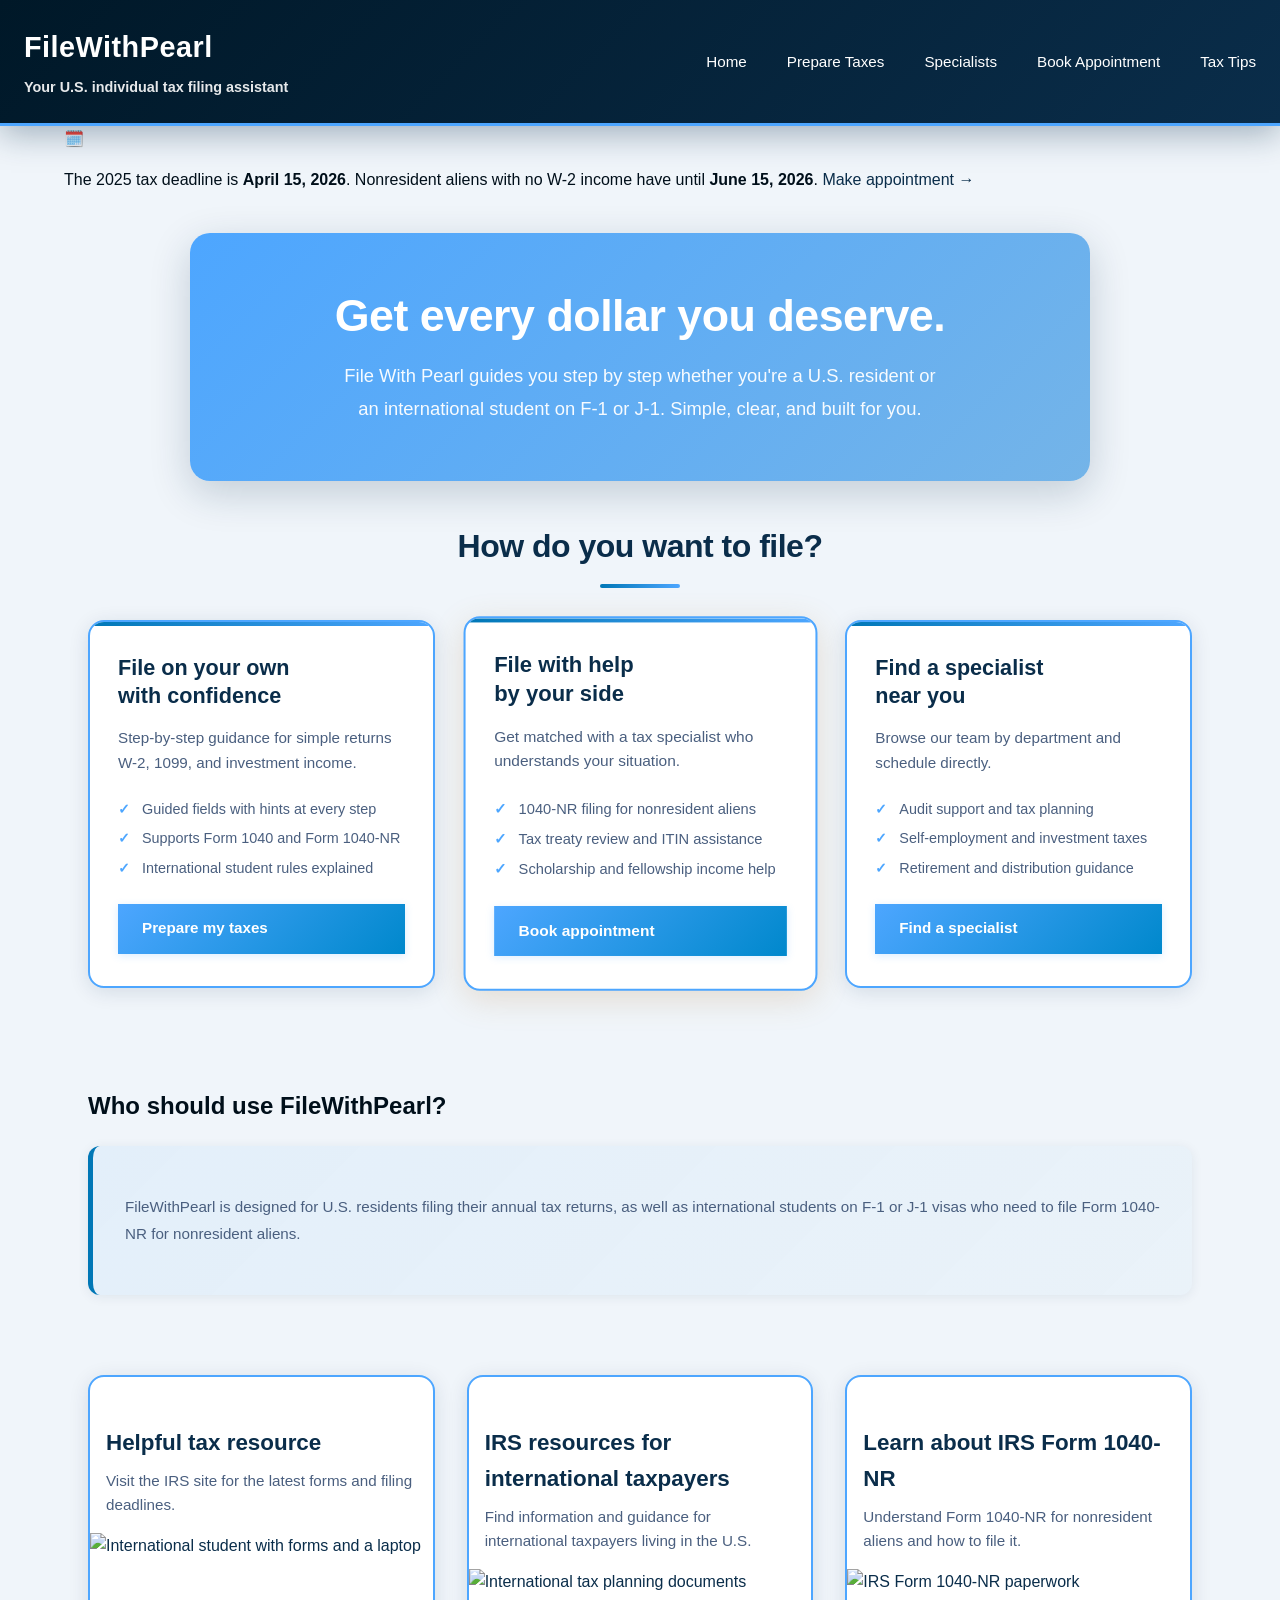
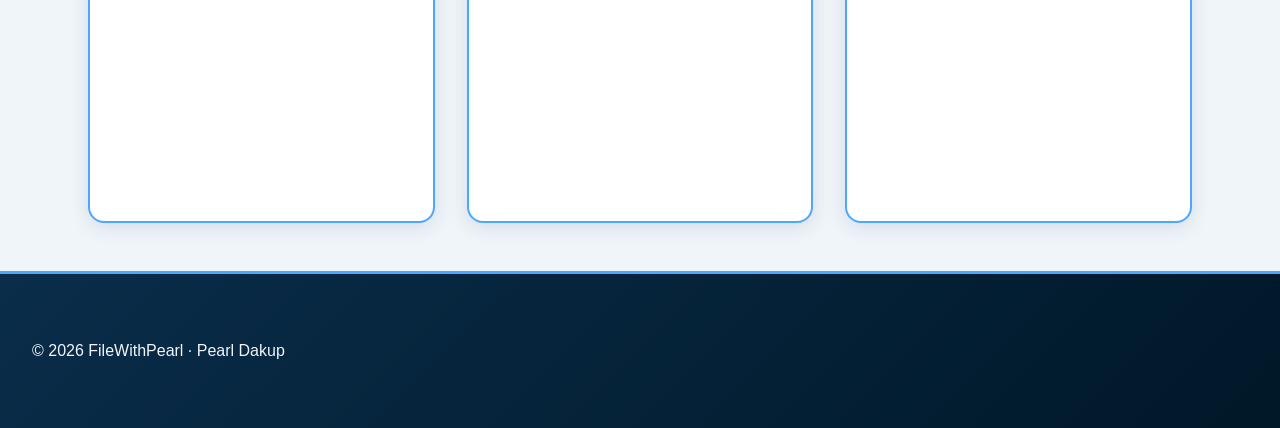
==== commit 6f257411: "Updated image and formatted spacing" ====
--- a/index.html
+++ b/index.html
@@ -98,7 +98,7 @@
         <h2>Helpful tax resource</h2>
         <p>Visit the IRS site for the latest forms and filing deadlines.</p>
         <a href="https://www.irs.gov/filing" target="_blank" rel="noopener noreferrer">
-          <img class="photo-card" src="https://images.unsplash.com/photo-1581090700227-7bbc233f4b58?auto=format&fit=crop&w=900&q=80" alt="Close-up of tax forms and calculator on a desk" />
+          <img class="photo-card" src="https://www.sbccollege.ca/wp-content/uploads/2025/04/a-student-researching-how-to-file-taxes.webp" alt="International student with forms and a laptop" />
         </a>
       </section>
 
--- a/styles.css
+++ b/styles.css
@@ -49,6 +49,9 @@
 section {
   padding: 2rem 0;
 }
+section section {
+  padding: 0.5rem 0;
+}
 
 /* Spacing utilities */
 .space-top {
@@ -466,10 +469,7 @@
 }
 
 .step-navigation {
-  display: flex;
-  gap: 1rem;
-  justify-content: center;
-  margin: 2rem 0;
+  display: none;
 }
 
 /* Highlight active and completed steps */
@@ -620,6 +620,16 @@
   opacity: 0.9;
 }
 
+caption {
+  font-size: 0.85rem;
+  font-weight: 700;
+  color: var(--light-blue-dark);
+  text-transform: uppercase;
+  letter-spacing: 0.08em;
+  text-align: center;
+  padding: 0 0 0.75rem 0;
+}
+
 /* ===== EXPANDABLE HELP FIELDS ===== */
 .field-help {
   margin-top: 0.5rem;
@@ -852,9 +862,18 @@
 
 .resource-card h2 {
   color: var(--primary);
-  font-size: 1.2rem;
-  margin: 1rem 1rem 0.4rem;
+  font-size: 1.4rem;
+  margin: 1rem 1rem 0.5rem;
   font-weight: 700;
+}
+
+.resource-card h3 {
+  color: var(--primary);
+  font-size: 1.4rem;
+  margin: 1.25rem 1rem 0.5rem;
+  font-weight: 800;
+  padding-bottom: 0.75rem;
+  border-bottom: 3px solid var(--light-blue);
 }
 
 .resource-card p {
@@ -867,6 +886,9 @@
   display: block;
 }
 
+.resource-card li a {
+  display:inline;
+}
 .photo-card {
   width: 100%;
   height: 220px;
